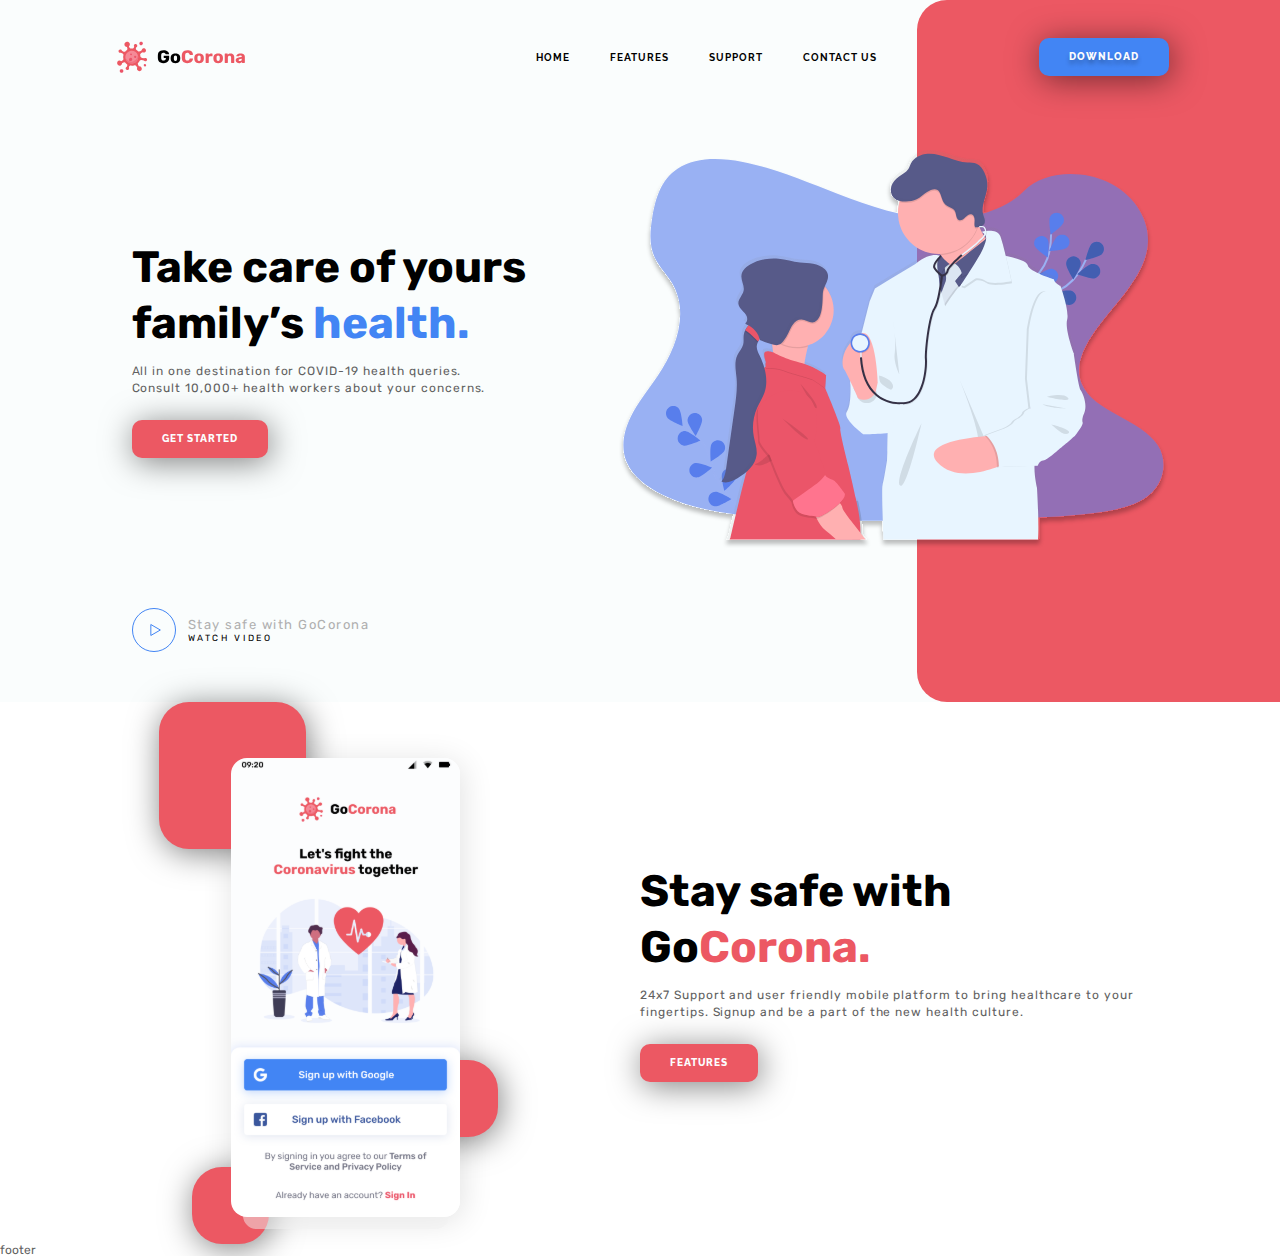
==== html/index.html @ 848d5af7 ""Stay safe" fix - item, img, text, adp" ====
<!DOCTYPE html>
<html lang="en">

<head>
    <meta charset="UTF-8">
    <meta http-equiv="X-UA-Compatible" content="IE=edge">
    <meta name="viewport" content="width=device-width, initial-scale=1.0">
    <link href="https://fonts.googleapis.com/css?family=Rubik:regular,700&display=swap" rel="stylesheet" />
    <link href="https://fonts.googleapis.com/css?family=Raleway:700,800&display=swap" rel="stylesheet" />
    <link rel="stylesheet" href="../css/style.css">
    <link rel="stylesheet" href="../js/script.js">
    <title>GoCorona</title>
</head>

<body>
    <div class="wrapper">
        <header id='open' class="header">
            <div id='close' class="header__container">
                <a href="" class="header__logo">
                    <img src="../img/logo.svg" alt="logo">
                </a>
                <div class="header__menu menu">
                    <nav id="menu" class="menu__body">
                        <ul class="menu__list">
                            <li class="menu__item"><a href="" class="menu__link">HOME</a></li>
                            <li class="menu__item"><a href="" class="menu__link">FEATURES</a></li>
                            <li class="menu__item"><a href="" class="menu__link">SUPPORT</a></li>
                            <li class="menu__item"><a href="" class="menu__link">CONTACT US</a></li>
                        </ul>
                    </nav>
                </div>
                <div class="header__button">
                    <a href="" class="button button__blue">DOWNLOAD</a>
                    <a href="#open" class="icon-menu"><span></span></a>
                    <a href="#close" class="close-icon-menu"><span></span></a>
                </div>
            </div>
        </header>
        <main class="main">
            <section class="get-started">
                <div class="get-started__container">
                    <div class="get-started__content">
                        <div class="get-started__block-text block-text">
                            <h1 class="block-text__title block-text__title-blue">
                                Take care of yours family’s <span>health.</span>
                            </h1>
                            <div class="block-text__text">
                                <p>All in one destination for COVID-19 health queries.</p>
                                <p>Consult 10,000+ health workers about your concerns.</p>
                            </div>
                            <a href="" class="block-text__button button">GET STARTED</a>
                        </div>
                    </div>
                    <div class="get-started__image">
                        <img src="../img/doctor.svg" alt="Doctor">
                    </div>
                    <div class="get-started__video">
                        <a href="" class="video-get-started">
                            <div class="video-get-started__icon">
                                <img src="../img/play.svg" alt="Watch video">
                            </div>
                            <div class="video-get-started__body">
                                <div class="video-get-started__title">Stay safe with GoCorona</div>
                                <div class="video-get-started__text">Watch Video</div>
                            </div>
                        </a>
                    </div>
                </div>
            </section>
            <selection class='stay-safe'>
                <div class="stay-safe__container">
                    <div class="stay-safe__media">
                        <div class="media-stay-safe">
                            <div class="media-stay-safe__image">
                                <img src="../img/login.svg" alt="Приложение">
                            </div>
                            <div class="media-stay-safe__item media-stay-safe__item_1"></div>
                            <div class="media-stay-safe__item media-stay-safe__item_2"></div>
                            <div class="media-stay-safe__item media-stay-safe__item_3"></div>
                        </div>
                    </div>
                    <div class="stay-safe__content">
                        <div class="stay-safe__block-text block-text">
                            <h2 class="block-text__title">
                                Stay safe with Go<span>Corona.</span>
                            </h2>
                            <div class="block-text__text">
                                24x7 Support and user friendly mobile platform to bring healthcare to your fingertips. Signup and be a part of the new health culture.
                            </div>
                            <a href="" class="block-text__button button">Features</a>
                        </div>
                    </div>

                </div>

            </selection>
        </main>
        <footer class="footer">
            footer
        </footer>
    </div>
</body>

</html>
---- css/style.css ----
*,
*::before,
*::after {
    padding: 0;
    margin: 0;
    border: 0;
    box-sizing: border-box;
}

a {
    text-decoration: none;
}

ul,
ol,
li {
    list-style: none;
}

img {
    vertical-align: top;
}

h1,
h2,
h3,
h4,
h5,
h6 {
    font-weight: inherit;
    font-size: inherit;
}

html,
body {
    height: 100%;
    line-height: 1;
    font-family: Rubik;
    font-size: 12px;
    color: #616161;
}

.wrapper {
    overflow: hidden;
    display: flex;
    flex-direction: column;
    min-height: 100%;
}

.main {
    flex: 1 1 auto;
}


/* -------------------- */

[class*="_container"] {
    max-width: 1087px;
    margin: 0px auto;
    padding: 0px 15px;
}


/*pc ------------------------------------------------------------------------------*/

@media (max-width: 1087px) {
    [class*="_container"] {
        max-width: 970px;
    }
}


/*tablet-------------------------------------------------------------------------------*/

@media (max-width: 991.98px) {
    [class*="_container"] {
        max-width: 750px;
    }
}


/*mobile*/

@media (max-width: 767.98px) {
    [class*="_container"] {
        max-width: none;
    }
}


/*mobile small -------------------------------------------------------------------------*/

@media (max-width: 479.98px) {
    .header__logo {
        flex: 0 0 40px;
        overflow: hidden;
    }
}


/*HEADER-----------------------------------------------------------------------------*/

.header {
    position: absolute;
    width: 100%;
    top: 0;
    left: 0;
    z-index: 50;
}

.header__container {
    display: flex;
    min-height: 114px;
    align-items: center;
}

.header__logo {
    position: relative;
    z-index: 5;
}

.header__menu {
    flex: 1 1 auto;
}

.header__button {
    position: relative;
    z-index: 5;
    flex: 0 0 252px;
    display: flex;
    justify-content: flex-end;
    align-items: center;
}


/*MENU---------------------------------------------------------------------------------------*/

.menu {
    display: flex;
    justify-content: flex-end;
}

.menu__list {
    display: flex;
}

.menu__item {
    margin: 0px 40px 0px 0px;
}

.menu__link {
    font-family: Raleway;
    text-transform: uppercase;
    font-weight: 700;
    font-size: 10px;
    line-height: 1.2;
    color: black;
    letter-spacing: 1px;
    position: relative;
    line-height: 12px;
    text-align: left;
    cursor: pointer;
    line-height: 1;
    text-decoration: none;
}

.menu__link:after {
    display: block;
    position: absolute;
    left: 0;
    right: 0;
    width: 0;
    height: 2px;
    background-color: #EC5863;
    content: "";
    transition: width 0.3s ease-out;
}

.menu__link:hover:after,
.menu__link:focus:after {
    width: 100%;
    /*устанавливаем значение 100% чтобы ссылка подчёркивалась полностью*/
}

@media (max-width: 991.98px) {
    .header__container {
        min-height: 80px;
    }
    .header__button {
        flex: 0 0 150px;
    }
    .menu__item {
        margin: 18px 30px 0px 5px;
    }
}

@media (max-width: 767.98px) {
    .menu__body {
        position: fixed;
        top: 0;
        left: -100%;
        width: 100%;
        height: 100%;
        overflow: auto;
        background-color: #ffffff;
        padding: 90px 15px 30px 15px;
        transition: left 0.3s;
    }
    .header:target .menu__body {
        left: 0;
    }
    .header:target .menu__body:before {
        content: "";
        position: fixed;
        top: 0;
        left: 0;
        height: 80px;
        width: 100%;
        background-color: white;
    }
    .menu__list {
        flex-direction: column;
        justify-content: center;
        align-items: center;
    }
    .menu__item {
        margin: 0px 0px 25px 0px;
    }
    .menu__item:last-child {
        margin-bottom: 0;
    }
    .menu__link {
        font-size: 20px;
    }
}

@media (max-width: 479.98px) {
    .header__logo {
        flex: 0 0 40px;
        overflow: hidden;
    }
}


/*BUTTON-------------------------------------------------------------------------------------*/

.button {
    display: inline-block;
    font-family: Raleway;
    text-transform: uppercase;
    font-weight: 800;
    font-size: 10px;
    line-height: 1.2;
    letter-spacing: 1px;
    color: #FCFDFE;
    padding: 13px 30px;
    border-radius: 10px;
    /* border: 1px solid; */
    background-color: #EC5863;
    box-shadow: 2px 4px 32px rgba(0, 0, 0, 0.50);
}

.button:hover {
    background-color: #e93c48;
    text-shadow: 0px 4px 4px rgba(0, 0, 0, 0.25);
}

.button__blue {
    background: #4285F4;
    text-shadow: 0px 4px 4px rgba(0, 0, 0, 0.25);
}

.button__blue:hover {
    background: #1f62ce;
    /* transition: width 0.3s ease-out; */
}


/*small-menu-----------------------------------------------------------------------------------*/

.close-icon-menu,
.icon-menu {
    display: none;
}

@media (max-width: 767.98px) {
    .icon-menu {
        display: flex;
        position: relative;
        flex: 0 0 30px;
        height: 18px;
        flex-direction: column;
        justify-content: space-between;
        margin: 0px 0px 0px 20px;
    }
    .icon-menu::before,
    .icon-menu::after {
        content: "";
        background-color: black;
        height: 2px;
    }
    .icon-menu span {
        height: 2px;
        background-color: black;
    }
    .close-icon-menu {
        flex: 0 0 30px;
        height: 18px;
        position: relative;
        margin: 0px 0px 0px 20px;
    }
    .close-icon-menu::before,
    .close-icon-menu::after {
        content: "";
        position: absolute;
        top: 50%;
        left: 0;
        width: 100%;
        background-color: black;
        height: 2px;
    }
    .close-icon-menu::before {
        transform: rotate(37deg);
    }
    .close-icon-menu::after {
        transform: rotate(-37deg);
    }
    .header:target .icon-menu {
        display: none;
    }
    .header:target .close-icon-menu {
        display: flex;
    }
}


/*selection-------------------------------------------------------------------------*/

.block-text {}

.block-text__title {
    color: #000000;
    font-weight: 700;
    font-size: 44px;
    line-height: 126%;
}

.block-text__title:not(:last-child) {
    margin: 0px 0px 12px 0px;
}

.block-text__title span {
    color: #EC5863;
}

.block-text__title-blue span {
    color: #4285F4;
}

.block-text__text {
    line-height: 138.5%;
    letter-spacing: 0.08em;
}

.block-text__text:not(:last-child) {
    margin: 0px 0px 24px 0px;
}

.block-text__button {}

@media (max-width: 767.98px) {
    .block-text__title {
        font-size: 34px;
    }
}


/*-------------------------------------------------------------------------------------*/

.get-started {
    background-color: #fafdfd;
}

.get-started__container {
    padding: 150px 15px 50px 15px;
    display: flex;
    align-items: center;
    flex-wrap: wrap;
    position: relative;
}

.get-started__container::before {
    content: '';
    position: absolute;
    width: 100vw;
    height: 100%;
    right: 267px;
    top: 0;
    /* margin: 0px 0px 0px -252px; */
    transform: translate(100%, 0px);
    border-radius: 30px 0px 0px 30px;
    background-color: #ec5863;
}

.get-started__content {
    flex: 0 1 48%;
    padding: 0px 20px;
}

.get-started__block-text {
    max-width: 410px;
}

.get-started__video {
    flex: 1 1 100%;
    padding: 60px 0px 0px 20px;
}

.get-started__image {
    flex: 0 1 52%;
    position: relative;
    z-index: 2;
}

.get-started__image img {
    max-width: 100%;
}

.video-get-started {
    display: inline-flex;
    align-items: center;
}

.video-get-started__icon {
    flex: 0 0 44px;
}

.video-get-started__icon:hover {}

.video-get-started__body {
    /* display: flex; */
    /* flex-direction: column;
    justify-content: space-between; */
    padding: 0px 0px 0px 12px;
}

.video-get-started__title {
    color: rgba(176, 176, 176, 1);
    font-size: 13px;
    line-height: 126%;
    letter-spacing: 1.5px;
}

.video-get-started__text {
    text-transform: uppercase;
    font-size: 9px;
    color: rgba(0, 0, 0, 1);
    line-height: 126%;
    letter-spacing: 2.65px;
}

@media (max-width: 991.98px) {
    .get-started__container::before {
        right: 185px;
        border-radius: 20px 0px 0px 20px;
    }
}

@media (max-width: 767.98px) {
    .get-started__container {
        padding: 100px 15px 30px 15px;
    }
    .get-started__image {
        flex: 1 1 100%;
        text-align: center;
        padding: 30px 0;
    }
    .get-started__container::before {
        /* left: 185px; */
        display: none;
    }
    .get-started__block-text {
        min-width: none;
    }
    .get-started__content {
        flex: 1 1 100%;
        padding: 0;
    }
    .get-started__video {
        padding: 0;
    }
}


/* -----------------------------------второй блок "Stay safe with GoCorona." -------------------------------------------*/

.stay-safe {
    padding: 80px 0;
}

.stay-safe__container {
    display: flex;
    align-items: center;
}

.stay-safe__media {
    flex: 0 1 50%;
    padding: 0px 0px 0px 47px;
}

.stay-safe__content {
    flex: 0 1 50%;
}

.stay-safe__block-text {}

.media-stay-safe {
    width: 373px;
    padding: 56px 0px 27px 0px;
    position: relative;
    text-align: center;
    position: relative;
}

.media-stay-safe__image {
    display: inline-block;
    box-shadow: 2px 4px 32px rgba(0, 0, 0, 0.12);
    border-radius: 16px;
    position: relative;
}

.media-stay-safe__image img {
    position: relative;
    z-index: 2;
}

.media-stay-safe__image::after {
    content: "";
    position: absolute;
    bottom: -12px;
    left: 12px;
    width: 206px;
    height: 27px;
    z-index: 1;
    background: rgba(240, 240, 240, 0.49);
    border-radius: 16px;
}

.media-stay-safe__item {
    position: absolute;
    background-color: #ec5863;
    border-radius: 30px;
    width: 77px;
    height: 77px;
    box-shadow: 2px 4px 32px rgba(0, 0, 0, 0.50);
}

.media-stay-safe__item_1 {
    top: 0;
    left: 0;
    width: 147px;
    height: 147px;
}

.media-stay-safe__item_2 {
    bottom: 0;
    left: 33px;
}

.media-stay-safe__item_3 {
    bottom: 107px;
    right: 34px;
}
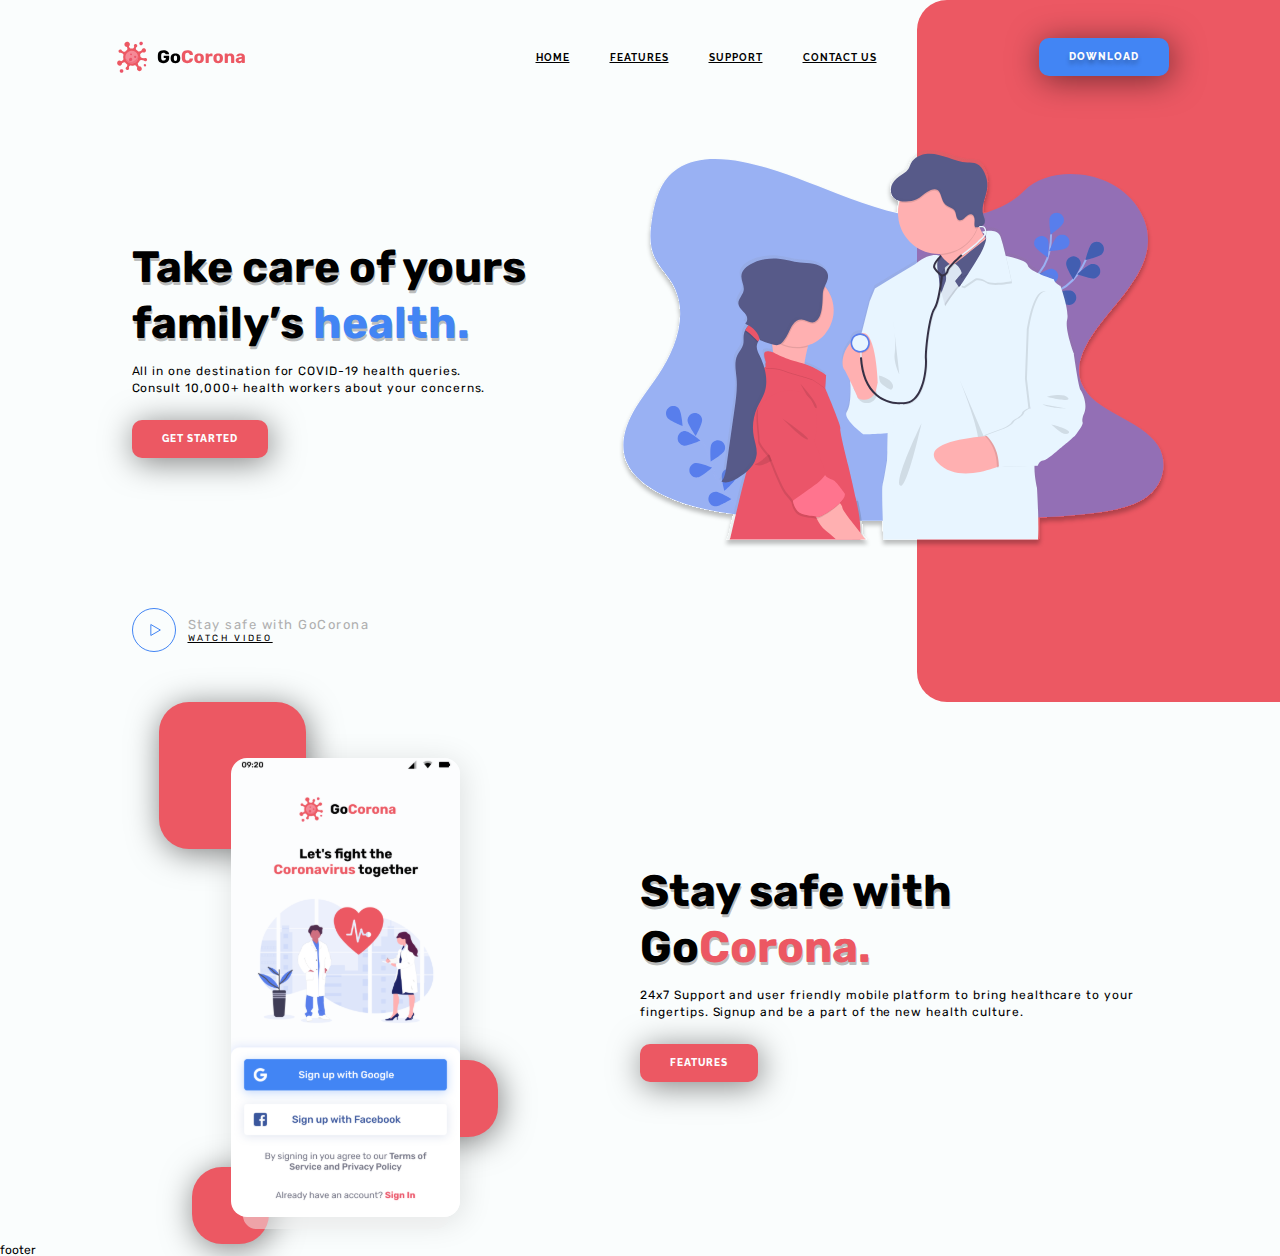
==== commit 5dc45c0b: "style fix" ====
--- a/html/index.html
+++ b/html/index.html
@@ -22,10 +22,10 @@
                 <div class="header__menu menu">
                     <nav id="menu" class="menu__body">
                         <ul class="menu__list">
-                            <li class="menu__item"><a href="" class="menu__link">HOME</a></li>
-                            <li class="menu__item"><a href="" class="menu__link">FEATURES</a></li>
-                            <li class="menu__item"><a href="" class="menu__link">SUPPORT</a></li>
-                            <li class="menu__item"><a href="" class="menu__link">CONTACT US</a></li>
+                            <li class="menu__item"><a href="" class="menu__link"><u> HOME</u> </a></li>
+                            <li class="menu__item"><a href="" class="menu__link"><u>FEATURES</u></a></li>
+                            <li class="menu__item"><a href="" class="menu__link"><u>SUPPORT</u> </a></li>
+                            <li class="menu__item"><a href="" class="menu__link"><u>CONTACT US</u> </a></li>
                         </ul>
                     </nav>
                 </div>
@@ -61,7 +61,7 @@
                             </div>
                             <div class="video-get-started__body">
                                 <div class="video-get-started__title">Stay safe with GoCorona</div>
-                                <div class="video-get-started__text">Watch Video</div>
+                                <div class="video-get-started__text"> <u>Watch Video </u></div>
                             </div>
                         </a>
                     </div>
--- a/css/style.css
+++ b/css/style.css
@@ -22,6 +22,10 @@
 }
 
 h1,
+{
+    background: rgba(240, 240, 240, 0.49);
+}
+
 h2,
 h3,
 h4,
@@ -37,7 +41,8 @@
     line-height: 1;
     font-family: Rubik;
     font-size: 12px;
-    color: #616161;
+    /* color: #616161; */
+    background-color: #fafdfd;
 }
 
 .wrapper {
@@ -343,6 +348,7 @@
     font-weight: 700;
     font-size: 44px;
     line-height: 126%;
+    text-shadow: 1px 3px 0px rgba(0, 0, 0, 0.25);
 }
 
 .block-text__title:not(:last-child) {
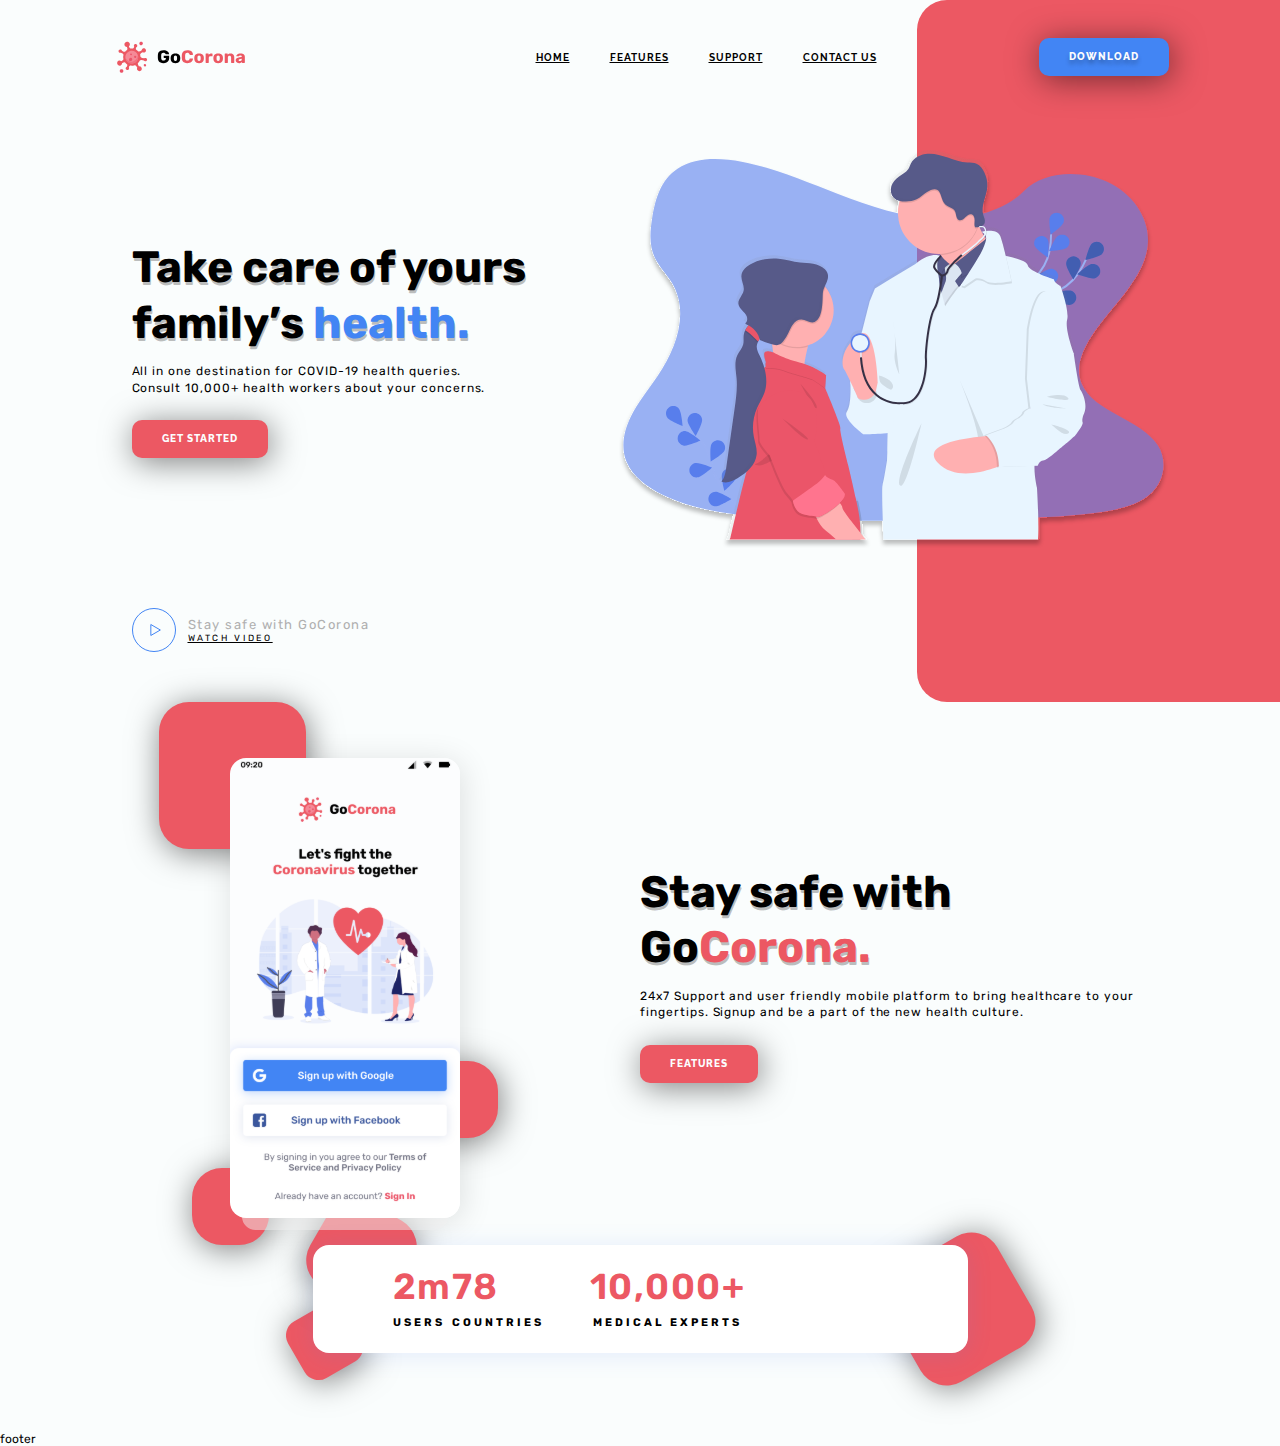
==== commit 21bbac2f: "new block" ====
--- a/html/index.html
+++ b/html/index.html
@@ -94,10 +94,35 @@
                 </div>
 
             </selection>
-        </main>
-        <footer class="footer">
-            footer
-        </footer>
+            <selection class="experts">
+                <div class="experts__container">
+                    <div class="experts__statistics statistics-experts">
+                        <div class="statistics-experts__body body-statistics-experts">
+                            <div class="body-statistics-experts__ietem">
+                                <div class="body-statistics-experts__value">2m</div>
+                                <div class="body-statistics-experts__text">Users</div>
+                            </div>
+                            <div class="body-statistics-experts__ietem">
+                                <div class="body-statistics-experts__value">78</div>
+                                <div class="body-statistics-experts__text">Countries</div>
+                            </div>
+                            <div class="body-statistics-experts__item">
+                                <div class="body-statistics-experts__value">10,000+</div>
+                                <div class="body-statistics-experts__text">Medical experts</div>
+                            </div>
+                        </div>
+                        <div class="statistics-experts__decor statistics-experts__decor_1"></div>
+                        <div class="statistics-experts__decor statistics-experts__decor_2"></div>
+                        <div class="statistics-experts__decor statistics-experts__decor_3"></div>
+
+                    </div>
+                </div>
+    </div>
+    </selection>
+    </main>
+    <footer class="footer">
+        footer
+    </footer>
     </div>
 </body>
 
--- a/css/style.css
+++ b/css/style.css
@@ -1,579 +1,690 @@
-*,
-*::before,
-*::after {
-    padding: 0;
-    margin: 0;
-    border: 0;
-    box-sizing: border-box;
-}
-
-a {
-    text-decoration: none;
-}
-
-ul,
-ol,
-li {
-    list-style: none;
-}
-
-img {
-    vertical-align: top;
-}
-
-h1,
-{
-    background: rgba(240, 240, 240, 0.49);
-}
-
-h2,
-h3,
-h4,
-h5,
-h6 {
-    font-weight: inherit;
-    font-size: inherit;
-}
-
-html,
-body {
-    height: 100%;
-    line-height: 1;
-    font-family: Rubik;
-    font-size: 12px;
-    /* color: #616161; */
-    background-color: #fafdfd;
-}
-
-.wrapper {
-    overflow: hidden;
-    display: flex;
-    flex-direction: column;
-    min-height: 100%;
-}
-
-.main {
-    flex: 1 1 auto;
-}
-
-
-/* -------------------- */
-
-[class*="_container"] {
-    max-width: 1087px;
-    margin: 0px auto;
-    padding: 0px 15px;
-}
-
-
-/*pc ------------------------------------------------------------------------------*/
-
-@media (max-width: 1087px) {
+    *,
+    *::before,
+    *::after {
+        padding: 0;
+        margin: 0;
+        border: 0;
+        box-sizing: border-box;
+    }
+    
+    a {
+        text-decoration: none;
+    }
+    
+    ul,
+    ol,
+    li {
+        list-style: none;
+    }
+    
+    img {
+        vertical-align: top;
+    }
+    
+    h1,
+    {
+        background: rgba(240, 240, 240, 0.49);
+    }
+    
+    h2,
+    h3,
+    h4,
+    h5,
+    h6 {
+        font-weight: inherit;
+        font-size: inherit;
+    }
+    
+    html,
+    body {
+        height: 100%;
+        line-height: 1;
+        font-family: Rubik;
+        font-size: 12px;
+        /* color: #616161; */
+        background-color: #fafdfd;
+    }
+    
+    .wrapper {
+        overflow: hidden;
+        display: flex;
+        flex-direction: column;
+        min-height: 100%;
+    }
+    
+    .main {
+        flex: 1 1 auto;
+    }
+    /* -------------------- */
+    
     [class*="_container"] {
-        max-width: 970px;
-    }
-}
-
-
-/*tablet-------------------------------------------------------------------------------*/
-
-@media (max-width: 991.98px) {
-    [class*="_container"] {
-        max-width: 750px;
-    }
-}
-
-
-/*mobile*/
-
-@media (max-width: 767.98px) {
-    [class*="_container"] {
-        max-width: none;
-    }
-}
-
-
-/*mobile small -------------------------------------------------------------------------*/
-
-@media (max-width: 479.98px) {
+        max-width: 1087px;
+        margin: 0px auto;
+        padding: 0px 15px;
+    }
+    /*pc ------------------------------------------------------------------------------*/
+    
+    @media (max-width: 1087px) {
+        [class*="_container"] {
+            max-width: 970px;
+        }
+    }
+    /*tablet-------------------------------------------------------------------------------*/
+    
+    @media (max-width: 991.98px) {
+        [class*="_container"] {
+            max-width: 750px;
+        }
+    }
+    /*mobile*/
+    
+    @media (max-width: 767.98px) {
+        [class*="_container"] {
+            max-width: none;
+        }
+    }
+    /*mobile small -------------------------------------------------------------------------*/
+    
+    @media (max-width: 479.98px) {
+        .header__logo {
+            flex: 0 0 40px;
+            overflow: hidden;
+        }
+    }
+    /*HEADER-----------------------------------------------------------------------------*/
+    
+    .header {
+        position: absolute;
+        width: 100%;
+        top: 0;
+        left: 0;
+        z-index: 50;
+    }
+    
+    .header__container {
+        display: flex;
+        min-height: 114px;
+        align-items: center;
+    }
+    
     .header__logo {
-        flex: 0 0 40px;
-        overflow: hidden;
-    }
-}
-
-
-/*HEADER-----------------------------------------------------------------------------*/
-
-.header {
-    position: absolute;
-    width: 100%;
-    top: 0;
-    left: 0;
-    z-index: 50;
-}
-
-.header__container {
-    display: flex;
-    min-height: 114px;
-    align-items: center;
-}
-
-.header__logo {
-    position: relative;
-    z-index: 5;
-}
-
-.header__menu {
-    flex: 1 1 auto;
-}
-
-.header__button {
-    position: relative;
-    z-index: 5;
-    flex: 0 0 252px;
-    display: flex;
-    justify-content: flex-end;
-    align-items: center;
-}
-
-
-/*MENU---------------------------------------------------------------------------------------*/
-
-.menu {
-    display: flex;
-    justify-content: flex-end;
-}
-
-.menu__list {
-    display: flex;
-}
-
-.menu__item {
-    margin: 0px 40px 0px 0px;
-}
-
-.menu__link {
-    font-family: Raleway;
-    text-transform: uppercase;
-    font-weight: 700;
-    font-size: 10px;
-    line-height: 1.2;
-    color: black;
-    letter-spacing: 1px;
-    position: relative;
-    line-height: 12px;
-    text-align: left;
-    cursor: pointer;
-    line-height: 1;
-    text-decoration: none;
-}
-
-.menu__link:after {
-    display: block;
-    position: absolute;
-    left: 0;
-    right: 0;
-    width: 0;
-    height: 2px;
-    background-color: #EC5863;
-    content: "";
-    transition: width 0.3s ease-out;
-}
-
-.menu__link:hover:after,
-.menu__link:focus:after {
-    width: 100%;
-    /*устанавливаем значение 100% чтобы ссылка подчёркивалась полностью*/
-}
-
-@media (max-width: 991.98px) {
-    .header__container {
-        min-height: 80px;
-    }
+        position: relative;
+        z-index: 5;
+    }
+    
+    .header__menu {
+        flex: 1 1 auto;
+    }
+    
     .header__button {
-        flex: 0 0 150px;
-    }
+        position: relative;
+        z-index: 5;
+        flex: 0 0 252px;
+        display: flex;
+        justify-content: flex-end;
+        align-items: center;
+    }
+    /*MENU---------------------------------------------------------------------------------------*/
+    
+    .menu {
+        display: flex;
+        justify-content: flex-end;
+    }
+    
+    .menu__list {
+        display: flex;
+    }
+    
     .menu__item {
-        margin: 18px 30px 0px 5px;
-    }
-}
-
-@media (max-width: 767.98px) {
-    .menu__body {
-        position: fixed;
+        margin: 0px 40px 0px 0px;
+    }
+    
+    .menu__link {
+        font-family: Raleway;
+        text-transform: uppercase;
+        font-weight: 700;
+        font-size: 10px;
+        line-height: 1.2;
+        color: black;
+        letter-spacing: 1px;
+        position: relative;
+        line-height: 12px;
+        text-align: left;
+        cursor: pointer;
+        line-height: 1;
+        text-decoration: none;
+    }
+    
+    .menu__link:after {
+        display: block;
+        position: absolute;
+        left: 0;
+        right: 0;
+        width: 0;
+        height: 2px;
+        background-color: #EC5863;
+        content: "";
+        transition: width 0.3s ease-out;
+    }
+    
+    .menu__link:hover:after,
+    .menu__link:focus:after {
+        width: 100%;
+        /*устанавливаем значение 100% чтобы ссылка подчёркивалась полностью*/
+    }
+    
+    @media (max-width: 991.98px) {
+        .header__container {
+            min-height: 80px;
+        }
+        .header__button {
+            flex: 0 0 150px;
+        }
+        .menu__item {
+            margin: 18px 30px 0px 5px;
+        }
+    }
+    
+    @media (max-width: 767.98px) {
+        .menu__body {
+            position: fixed;
+            top: 0;
+            left: -100%;
+            width: 100%;
+            height: 100%;
+            overflow: auto;
+            background-color: #ffffff;
+            padding: 90px 15px 30px 15px;
+            transition: left 0.3s;
+        }
+        .header:target .menu__body {
+            left: 0;
+        }
+        .header:target .menu__body:before {
+            content: "";
+            position: fixed;
+            top: 0;
+            left: 0;
+            height: 80px;
+            width: 100%;
+            background-color: white;
+        }
+        .menu__list {
+            flex-direction: column;
+            justify-content: center;
+            align-items: center;
+        }
+        .menu__item {
+            margin: 0px 0px 25px 0px;
+        }
+        .menu__item:last-child {
+            margin-bottom: 0;
+        }
+        .menu__link {
+            font-size: 20px;
+        }
+    }
+    
+    @media (max-width: 479.98px) {
+        .header__logo {
+            flex: 0 0 40px;
+            overflow: hidden;
+        }
+    }
+    /*BUTTON-------------------------------------------------------------------------------------*/
+    
+    .button {
+        display: inline-block;
+        font-family: Raleway;
+        text-transform: uppercase;
+        font-weight: 800;
+        font-size: 10px;
+        line-height: 1.2;
+        letter-spacing: 1px;
+        color: #FCFDFE;
+        padding: 13px 30px;
+        border-radius: 10px;
+        /* border: 1px solid; */
+        background-color: #EC5863;
+        box-shadow: 2px 4px 32px rgba(0, 0, 0, 0.50);
+    }
+    
+    .button:hover {
+        background-color: #e93c48;
+        text-shadow: 0px 4px 4px rgba(0, 0, 0, 0.25);
+    }
+    
+    .button__blue {
+        background: #4285F4;
+        text-shadow: 0px 4px 4px rgba(0, 0, 0, 0.25);
+    }
+    
+    .button__blue:hover {
+        background: #1f62ce;
+        /* transition: width 0.3s ease-out; */
+    }
+    /*small-menu-----------------------------------------------------------------------------------*/
+    
+    .close-icon-menu,
+    .icon-menu {
+        display: none;
+    }
+    
+    @media (max-width: 767.98px) {
+        .icon-menu {
+            display: flex;
+            position: relative;
+            flex: 0 0 30px;
+            height: 18px;
+            flex-direction: column;
+            justify-content: space-between;
+            margin: 0px 0px 0px 20px;
+        }
+        .icon-menu::before,
+        .icon-menu::after {
+            content: "";
+            background-color: black;
+            height: 2px;
+        }
+        .icon-menu span {
+            height: 2px;
+            background-color: black;
+        }
+        .close-icon-menu {
+            flex: 0 0 30px;
+            height: 18px;
+            position: relative;
+            margin: 0px 0px 0px 20px;
+        }
+        .close-icon-menu::before,
+        .close-icon-menu::after {
+            content: "";
+            position: absolute;
+            top: 50%;
+            left: 0;
+            width: 100%;
+            background-color: black;
+            height: 2px;
+        }
+        .close-icon-menu::before {
+            transform: rotate(37deg);
+        }
+        .close-icon-menu::after {
+            transform: rotate(-37deg);
+        }
+        .header:target .icon-menu {
+            display: none;
+        }
+        .header:target .close-icon-menu {
+            display: flex;
+        }
+    }
+    /*selection-------------------------------------------------------------------------*/
+    
+    .block-text {}
+    
+    .block-text__title {
+        color: #000000;
+        font-weight: 700;
+        font-size: 44px;
+        line-height: 126%;
+        text-shadow: 1px 3px 0px rgba(0, 0, 0, 0.25);
+    }
+    
+    .block-text__title:not(:last-child) {
+        margin: 0px 0px 12px 0px;
+    }
+    
+    .block-text__title span {
+        color: #EC5863;
+    }
+    
+    .block-text__title-blue span {
+        color: #4285F4;
+    }
+    
+    .block-text__text {
+        line-height: 138.5%;
+        letter-spacing: 0.08em;
+    }
+    
+    .block-text__text:not(:last-child) {
+        margin: 0px 0px 24px 0px;
+    }
+    
+    .block-text__button {}
+    
+    @media (max-width: 767.98px) {
+        .block-text__title {
+            font-size: 34px;
+        }
+    }
+    /*-------------------------------------------------------------------------------------*/
+    
+    .get-started {
+        background-color: #fafdfd;
+    }
+    
+    .get-started__container {
+        padding: 150px 15px 50px 15px;
+        display: flex;
+        align-items: center;
+        flex-wrap: wrap;
+        position: relative;
+    }
+    
+    .get-started__container::before {
+        content: '';
+        position: absolute;
+        width: 100vw;
+        height: 100%;
+        right: 267px;
         top: 0;
-        left: -100%;
+        /* margin: 0px 0px 0px -252px; */
+        transform: translate(100%, 0px);
+        border-radius: 30px 0px 0px 30px;
+        background-color: #ec5863;
+    }
+    
+    .get-started__content {
+        flex: 0 1 48%;
+        padding: 0px 20px;
+    }
+    
+    .get-started__block-text {
+        max-width: 410px;
+    }
+    
+    .get-started__video {
+        flex: 1 1 100%;
+        padding: 60px 0px 0px 20px;
+    }
+    
+    .get-started__image {
+        flex: 0 1 52%;
+        position: relative;
+        z-index: 2;
+    }
+    
+    .get-started__image img {
+        max-width: 100%;
+    }
+    
+    .video-get-started {
+        display: inline-flex;
+        align-items: center;
+    }
+    
+    .video-get-started__icon {
+        flex: 0 0 44px;
+    }
+    
+    .video-get-started__icon:hover {}
+    
+    .video-get-started__body {
+        /* display: flex; */
+        /* flex-direction: column;
+    justify-content: space-between; */
+        padding: 0px 0px 0px 12px;
+    }
+    
+    .video-get-started__title {
+        color: rgba(176, 176, 176, 1);
+        font-size: 13px;
+        line-height: 126%;
+        letter-spacing: 1.5px;
+    }
+    
+    .video-get-started__text {
+        text-transform: uppercase;
+        font-size: 9px;
+        color: rgba(0, 0, 0, 1);
+        line-height: 126%;
+        letter-spacing: 2.65px;
+    }
+    
+    @media (max-width: 991.98px) {
+        .get-started__container::before {
+            right: 185px;
+            border-radius: 20px 0px 0px 20px;
+        }
+    }
+    
+    @media (max-width: 767.98px) {
+        .get-started__container {
+            padding: 100px 15px 30px 15px;
+        }
+        .get-started__image {
+            flex: 1 1 100%;
+            text-align: center;
+            padding: 30px 0;
+        }
+        .get-started__container::before {
+            /* left: 185px; */
+            display: none;
+        }
+        .get-started__block-text {
+            min-width: none;
+        }
+        .get-started__content {
+            flex: 1 1 100%;
+            padding: 0;
+        }
+        .get-started__video {
+            padding: 0;
+        }
+    }
+    /* -----------------------------------второй блок "Stay safe with GoCorona." -------------------------------------------*/
+    
+    .stay-safe {
+        padding: 80px 0;
+    }
+    
+    .stay-safe__container {
+        display: flex;
+        align-items: center;
+    }
+    
+    .stay-safe__media {
+        flex: 0 1 50%;
+    }
+    
+    .stay-safe__content {
+        flex: 0 1 50%;
+    }
+    
+    .stay-safe__block-text {}
+    
+    .media-stay-safe {
+        width: 373px;
+        padding: 56px 0px 27px 0px;
+        position: relative;
+        text-align: center;
+        position: relative;
+    }
+    
+    .media-stay-safe__image {
+        display: inline-block;
+        box-shadow: 2px 4px 32px rgba(0, 0, 0, 0.12);
+        border-radius: 16px;
+        position: relative;
+        width: 61.5%;
+    }
+    
+    .media-stay-safe__image img {
+        position: relative;
+        z-index: 2;
+        min-width: 100%;
+    }
+    
+    .media-stay-safe__image::after {
+        content: "";
+        position: absolute;
+        bottom: -12px;
+        left: 12px;
+        width: 206px;
+        height: 27px;
+        z-index: 1;
+        background: rgba(240, 240, 240, 0.49);
+        border-radius: 16px;
+    }
+    
+    .media-stay-safe__item {
+        position: absolute;
+        background-color: #ec5863;
+        border-radius: 30px;
+        width: 77px;
+        height: 77px;
+        box-shadow: 2px 4px 32px rgba(0, 0, 0, 0.50);
+    }
+    
+    .media-stay-safe__item_1 {
+        top: 0;
+        left: 0;
+        width: 147px;
+        height: 147px;
+    }
+    
+    .media-stay-safe__item_2 {
+        bottom: 0;
+        left: 33px;
+    }
+    
+    .media-stay-safe__item_3 {
+        bottom: 107px;
+        right: 34px;
+    }
+    
+    @media (max-width: 991.98px) {
+        .stay-safe {
+            padding: 40px 0;
+        }
+    }
+    
+    @media (min-width: 991.98px) {
+        .stay-safe__media {
+            padding: 0px 0px 0px 47px;
+        }
+    }
+    
+    @media (max-width: 767.98px) {
+        .stay-safe__container {
+            flex-direction: column-reverse;
+        }
+        .stay-safe__content {
+            margin: 0px 0px 30px 0px;
+        }
+    }
+    
+    @media (max-width:479.98px) {
+        .media-stay-safe {
+            width: 290px;
+        }
+    }
+    /* ==================================================== 3 блок ================================== */
+    
+    .experts {
+        padding: 103px 0px 116px 0px;
+    }
+    
+    .experts__container {}
+    
+    .experts__block-text {
+        min-width: 400px;
+    }
+    
+    .experts__statistics {}
+    
+    .statistics-experts {
+        max-width: 655px;
+        margin: 0px auto;
+        position: relative;
+    }
+    
+    .experts__video {
+        padding: 0px 0px 58% 0px;
+        position: relative;
+    }
+    
+    .experts__video iframe {
+        position: absolute;
         width: 100%;
         height: 100%;
-        overflow: auto;
-        background-color: #ffffff;
-        padding: 90px 15px 30px 15px;
-        transition: left 0.3s;
-    }
-    .header:target .menu__body {
-        left: 0;
-    }
-    .header:target .menu__body:before {
-        content: "";
-        position: fixed;
         top: 0;
         left: 0;
-        height: 80px;
-        width: 100%;
-        background-color: white;
-    }
-    .menu__list {
-        flex-direction: column;
-        justify-content: center;
+        object-fit: cover;
+    }
+    
+    .statistics-experts__body {
+        background-color: #fff;
+        box-shadow: 0px 2px 24px rgba(88, 126, 236, 0.15);
+        border-radius: 16px;
+        position: relative;
+        z-index: 2;
+        margin: 0px 0px 80px 0px;
+    }
+    
+    .statistics-experts__decor {
+        position: absolute;
+        background-color: #ec5863;
+        border-radius: 30px;
+        box-shadow: 2px 4px 32px rgba(0, 0, 0, 0.50);
+    }
+    
+    .statistics-experts__decor_1 {
+        width: 65px;
+        height: 65px;
+        transform: rotate(-30deg);
+        bottom: -21px;
+        left: -21px;
+        border-radius: 16px;
+    }
+    
+    .statistics-experts__decor_2 {
+        width: 97px;
+        height: 97px;
+        right: 50%px;
+        top: -40px;
+        transform: rotate(30deg);
+    }
+    
+    .statistics-experts__decor_3 {
+        width: 128px;
+        height: 128px;
+        right: -55px;
+        top: 0px;
+        transform: rotate(-30deg);
+    }
+    
+    .body-statistics-experts {
+        padding: 20px 80px;
+        display: flex;
         align-items: center;
     }
-    .menu__item {
-        margin: 0px 0px 25px 0px;
-    }
-    .menu__item:last-child {
-        margin-bottom: 0;
-    }
-    .menu__link {
-        font-size: 20px;
-    }
-}
-
-@media (max-width: 479.98px) {
-    .header__logo {
-        flex: 0 0 40px;
-        overflow: hidden;
-    }
-}
-
-
-/*BUTTON-------------------------------------------------------------------------------------*/
-
-.button {
-    display: inline-block;
-    font-family: Raleway;
-    text-transform: uppercase;
-    font-weight: 800;
-    font-size: 10px;
-    line-height: 1.2;
-    letter-spacing: 1px;
-    color: #FCFDFE;
-    padding: 13px 30px;
-    border-radius: 10px;
-    /* border: 1px solid; */
-    background-color: #EC5863;
-    box-shadow: 2px 4px 32px rgba(0, 0, 0, 0.50);
-}
-
-.button:hover {
-    background-color: #e93c48;
-    text-shadow: 0px 4px 4px rgba(0, 0, 0, 0.25);
-}
-
-.button__blue {
-    background: #4285F4;
-    text-shadow: 0px 4px 4px rgba(0, 0, 0, 0.25);
-}
-
-.button__blue:hover {
-    background: #1f62ce;
-    /* transition: width 0.3s ease-out; */
-}
-
-
-/*small-menu-----------------------------------------------------------------------------------*/
-
-.close-icon-menu,
-.icon-menu {
-    display: none;
-}
-
-@media (max-width: 767.98px) {
-    .icon-menu {
-        display: flex;
-        position: relative;
-        flex: 0 0 30px;
-        height: 18px;
-        flex-direction: column;
-        justify-content: space-between;
-        margin: 0px 0px 0px 20px;
-    }
-    .icon-menu::before,
-    .icon-menu::after {
-        content: "";
-        background-color: black;
-        height: 2px;
-    }
-    .icon-menu span {
-        height: 2px;
-        background-color: black;
-    }
-    .close-icon-menu {
-        flex: 0 0 30px;
-        height: 18px;
-        position: relative;
-        margin: 0px 0px 0px 20px;
-    }
-    .close-icon-menu::before,
-    .close-icon-menu::after {
-        content: "";
-        position: absolute;
-        top: 50%;
-        left: 0;
-        width: 100%;
-        background-color: black;
-        height: 2px;
-    }
-    .close-icon-menu::before {
-        transform: rotate(37deg);
-    }
-    .close-icon-menu::after {
-        transform: rotate(-37deg);
-    }
-    .header:target .icon-menu {
-        display: none;
-    }
-    .header:target .close-icon-menu {
-        display: flex;
-    }
-}
-
-
-/*selection-------------------------------------------------------------------------*/
-
-.block-text {}
-
-.block-text__title {
-    color: #000000;
-    font-weight: 700;
-    font-size: 44px;
-    line-height: 126%;
-    text-shadow: 1px 3px 0px rgba(0, 0, 0, 0.25);
-}
-
-.block-text__title:not(:last-child) {
-    margin: 0px 0px 12px 0px;
-}
-
-.block-text__title span {
-    color: #EC5863;
-}
-
-.block-text__title-blue span {
-    color: #4285F4;
-}
-
-.block-text__text {
-    line-height: 138.5%;
-    letter-spacing: 0.08em;
-}
-
-.block-text__text:not(:last-child) {
-    margin: 0px 0px 24px 0px;
-}
-
-.block-text__button {}
-
-@media (max-width: 767.98px) {
-    .block-text__title {
-        font-size: 34px;
-    }
-}
-
-
-/*-------------------------------------------------------------------------------------*/
-
-.get-started {
-    background-color: #fafdfd;
-}
-
-.get-started__container {
-    padding: 150px 15px 50px 15px;
-    display: flex;
-    align-items: center;
-    flex-wrap: wrap;
-    position: relative;
-}
-
-.get-started__container::before {
-    content: '';
-    position: absolute;
-    width: 100vw;
-    height: 100%;
-    right: 267px;
-    top: 0;
-    /* margin: 0px 0px 0px -252px; */
-    transform: translate(100%, 0px);
-    border-radius: 30px 0px 0px 30px;
-    background-color: #ec5863;
-}
-
-.get-started__content {
-    flex: 0 1 48%;
-    padding: 0px 20px;
-}
-
-.get-started__block-text {
-    max-width: 410px;
-}
-
-.get-started__video {
-    flex: 1 1 100%;
-    padding: 60px 0px 0px 20px;
-}
-
-.get-started__image {
-    flex: 0 1 52%;
-    position: relative;
-    z-index: 2;
-}
-
-.get-started__image img {
-    max-width: 100%;
-}
-
-.video-get-started {
-    display: inline-flex;
-    align-items: center;
-}
-
-.video-get-started__icon {
-    flex: 0 0 44px;
-}
-
-.video-get-started__icon:hover {}
-
-.video-get-started__body {
-    /* display: flex; */
-    /* flex-direction: column;
-    justify-content: space-between; */
-    padding: 0px 0px 0px 12px;
-}
-
-.video-get-started__title {
-    color: rgba(176, 176, 176, 1);
-    font-size: 13px;
-    line-height: 126%;
-    letter-spacing: 1.5px;
-}
-
-.video-get-started__text {
-    text-transform: uppercase;
-    font-size: 9px;
-    color: rgba(0, 0, 0, 1);
-    line-height: 126%;
-    letter-spacing: 2.65px;
-}
-
-@media (max-width: 991.98px) {
-    .get-started__container::before {
-        right: 185px;
-        border-radius: 20px 0px 0px 20px;
-    }
-}
-
-@media (max-width: 767.98px) {
-    .get-started__container {
-        padding: 100px 15px 30px 15px;
-    }
-    .get-started__image {
-        flex: 1 1 100%;
+    
+    .body-statistics-experts__item {
+        flex: 1 1 auto;
         text-align: center;
-        padding: 30px 0;
-    }
-    .get-started__container::before {
-        /* left: 185px; */
-        display: none;
-    }
-    .get-started__block-text {
-        min-width: none;
-    }
-    .get-started__content {
-        flex: 1 1 100%;
-        padding: 0;
-    }
-    .get-started__video {
-        padding: 0;
-    }
-}
-
-
-/* -----------------------------------второй блок "Stay safe with GoCorona." -------------------------------------------*/
-
-.stay-safe {
-    padding: 80px 0;
-}
-
-.stay-safe__container {
-    display: flex;
-    align-items: center;
-}
-
-.stay-safe__media {
-    flex: 0 1 50%;
-    padding: 0px 0px 0px 47px;
-}
-
-.stay-safe__content {
-    flex: 0 1 50%;
-}
-
-.stay-safe__block-text {}
-
-.media-stay-safe {
-    width: 373px;
-    padding: 56px 0px 27px 0px;
-    position: relative;
-    text-align: center;
-    position: relative;
-}
-
-.media-stay-safe__image {
-    display: inline-block;
-    box-shadow: 2px 4px 32px rgba(0, 0, 0, 0.12);
-    border-radius: 16px;
-    position: relative;
-}
-
-.media-stay-safe__image img {
-    position: relative;
-    z-index: 2;
-}
-
-.media-stay-safe__image::after {
-    content: "";
-    position: absolute;
-    bottom: -12px;
-    left: 12px;
-    width: 206px;
-    height: 27px;
-    z-index: 1;
-    background: rgba(240, 240, 240, 0.49);
-    border-radius: 16px;
-}
-
-.media-stay-safe__item {
-    position: absolute;
-    background-color: #ec5863;
-    border-radius: 30px;
-    width: 77px;
-    height: 77px;
-    box-shadow: 2px 4px 32px rgba(0, 0, 0, 0.50);
-}
-
-.media-stay-safe__item_1 {
-    top: 0;
-    left: 0;
-    width: 147px;
-    height: 147px;
-}
-
-.media-stay-safe__item_2 {
-    bottom: 0;
-    left: 33px;
-}
-
-.media-stay-safe__item_3 {
-    bottom: 107px;
-    right: 34px;
-}+    }
+    
+    .body-statistics-experts__item:last-child {
+        flex: 0 1 50%;
+    }
+    
+    .body-statistics-experts__value {
+        font-weight: 600;
+        font-size: 36px;
+        line-height: 1.2;
+        letter-spacing: 1.5px;
+        color: #ec5863;
+        margin-bottom: 5px;
+    }
+    
+    .body-statistics-experts__text {
+        font-weight: bold;
+        font-size: 11px;
+        line-height: 1.8;
+        letter-spacing: 3px;
+        text-transform: uppercase;
+        color: #000000;
+    }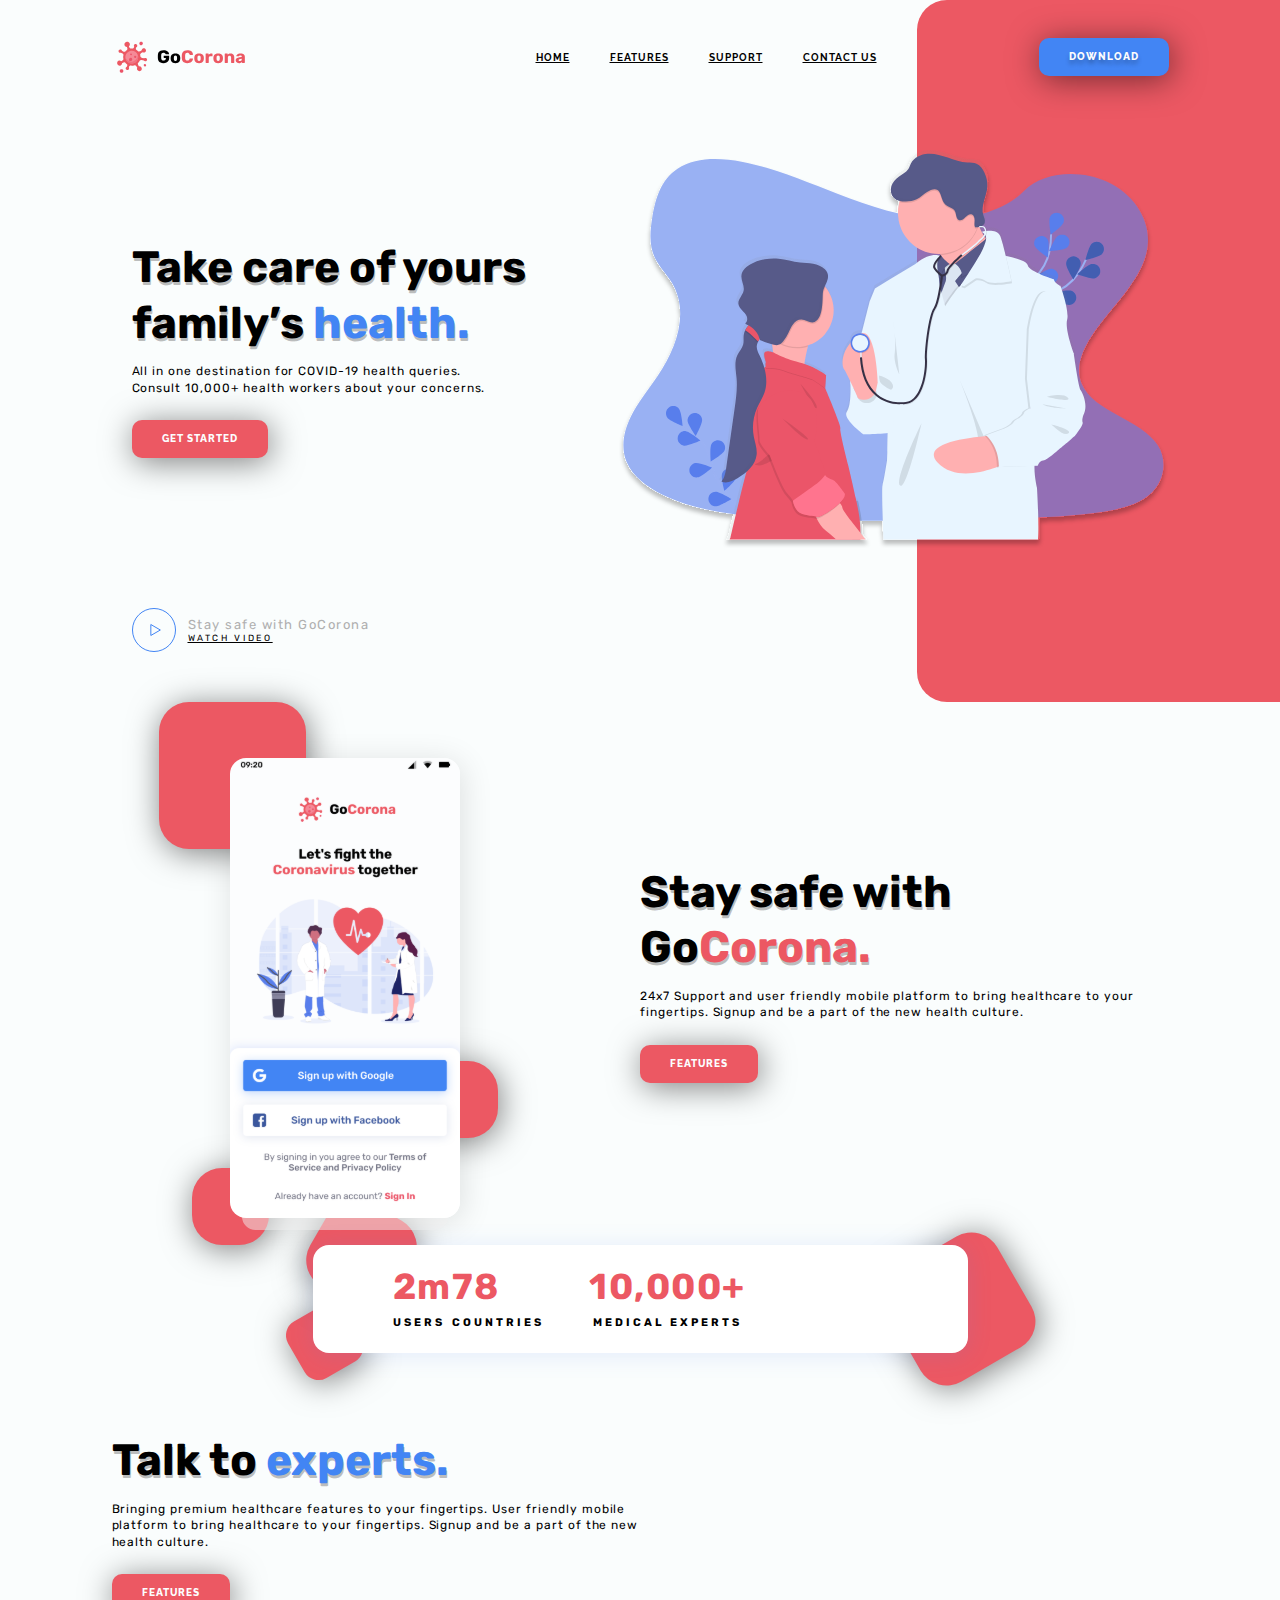
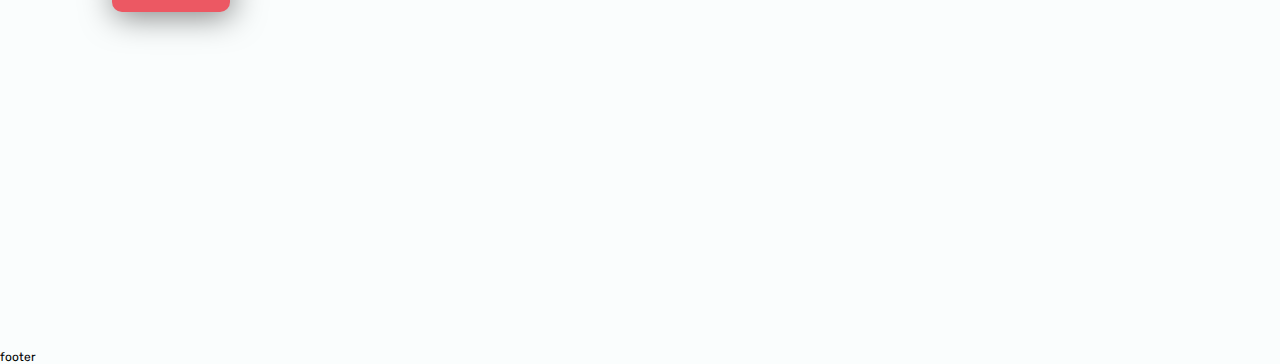
==== commit 393d643f: "media" ====
--- a/html/index.html
+++ b/html/index.html
@@ -114,10 +114,23 @@
                         <div class="statistics-experts__decor statistics-experts__decor_1"></div>
                         <div class="statistics-experts__decor statistics-experts__decor_2"></div>
                         <div class="statistics-experts__decor statistics-experts__decor_3"></div>
-
+                    </div>
+                    <div class="experts__body">
+                        <div class="experts__content">
+                            <div class="experts__block-text block-text">
+                                <h2 class="block-text__title block-text__title-blue">Talk to <span>experts.</span></h2>
+                                <div class="block-text__text">Bringing premium healthcare features to your fingertips. User friendly mobile platform to bring healthcare to your fingertips. Signup and be a part of the new health culture.
+                                </div>
+                                <a href="" class="block-text__button button">Features</a>
+                            </div>
+                        </div>
+                    </div>
+                    <div class="experts__video">
+                        <iframe src="https://www.youtube.com/embed/6vXWpw1sDOM" title="YouTube video player" frameborder="0" allow="accelerometer; autoplay; clipboard-write; encrypted-media; gyroscope; picture-in-picture" allowfullscreen></iframe>
                     </div>
                 </div>
     </div>
+
     </selection>
     </main>
     <footer class="footer">
--- a/css/style.css
+++ b/css/style.css
@@ -601,8 +601,18 @@
         position: relative;
     }
     
+    .experts__body {
+        display: flex;
+        align-items: center;
+    }
+    
+    .experts__content {
+        flex: 0 1 50%;
+    }
+    
     .experts__video {
-        padding: 0px 0px 58% 0px;
+        flex: 0 1 50%;
+        padding: 0px 0px 32% 0px;
         position: relative;
     }
     
@@ -672,7 +682,7 @@
     }
     
     .body-statistics-experts__value {
-        font-weight: 600;
+        font-weight: 700;
         font-size: 36px;
         line-height: 1.2;
         letter-spacing: 1.5px;
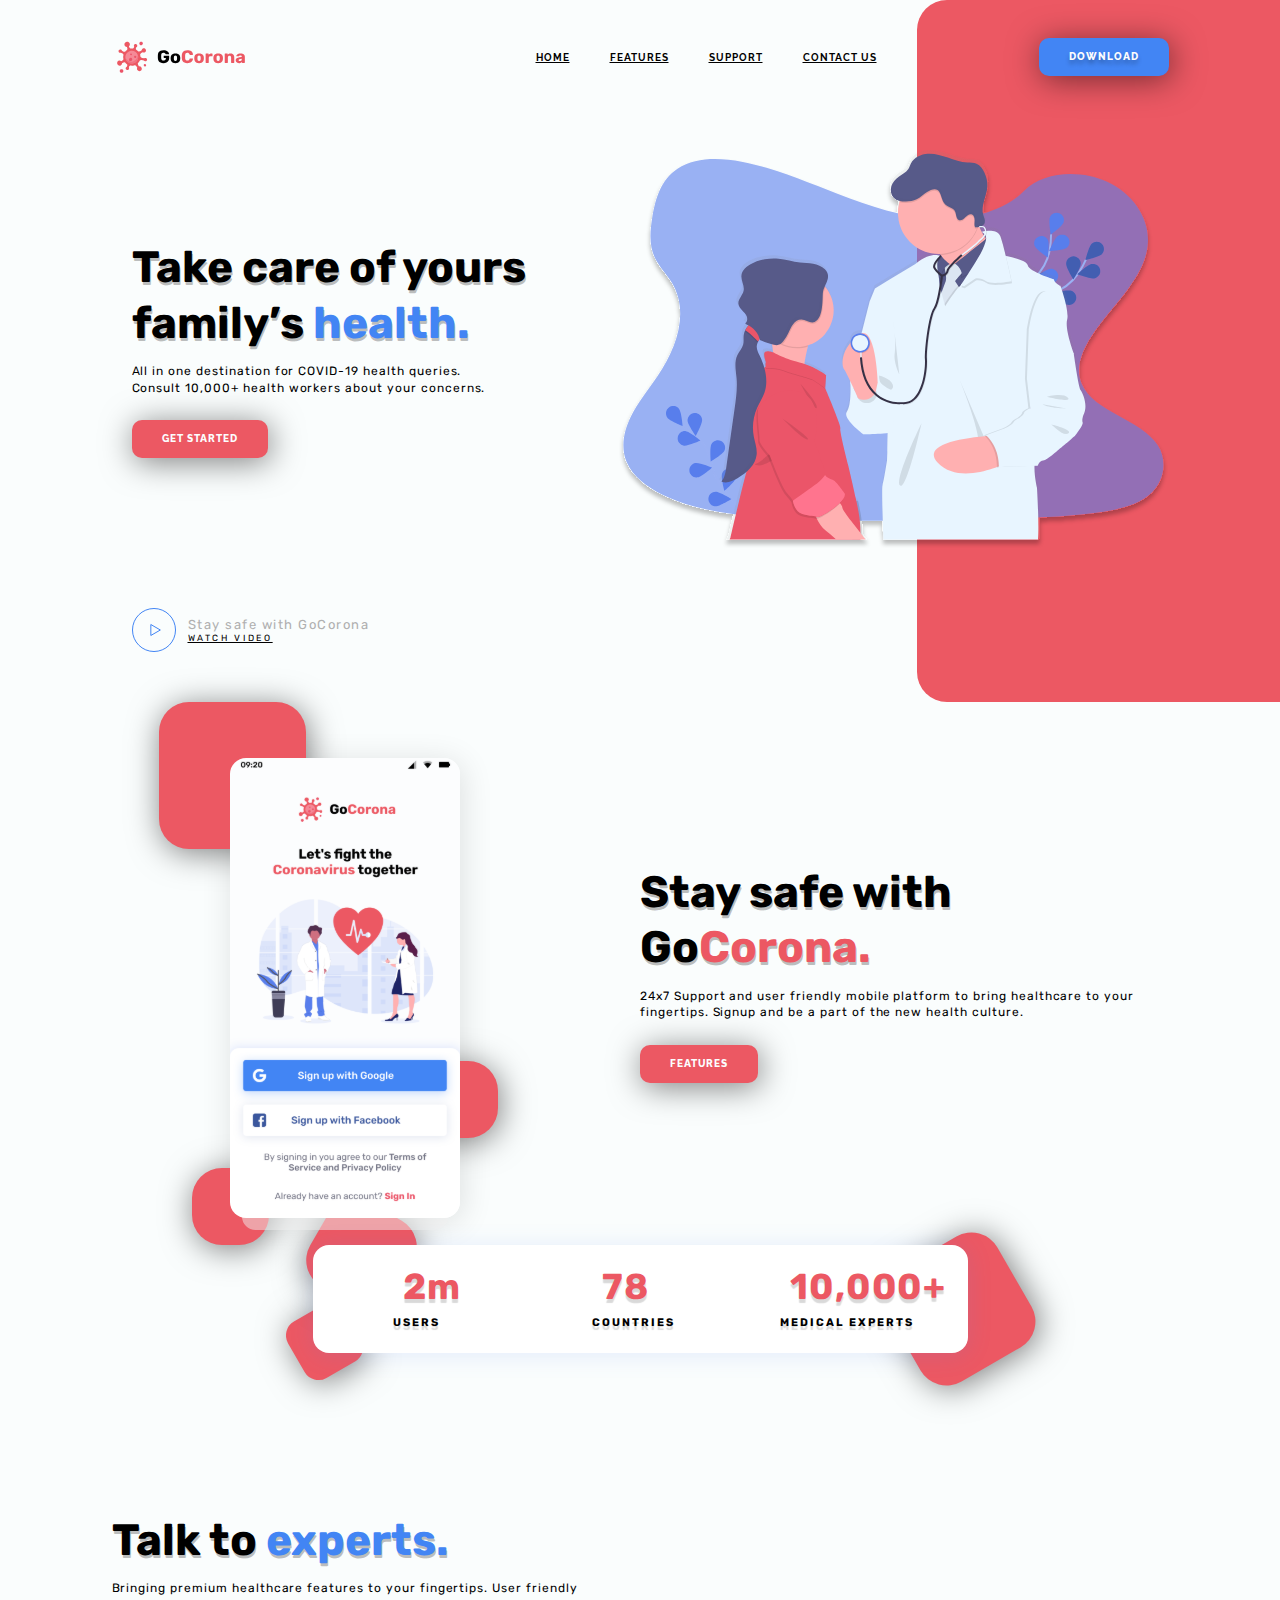
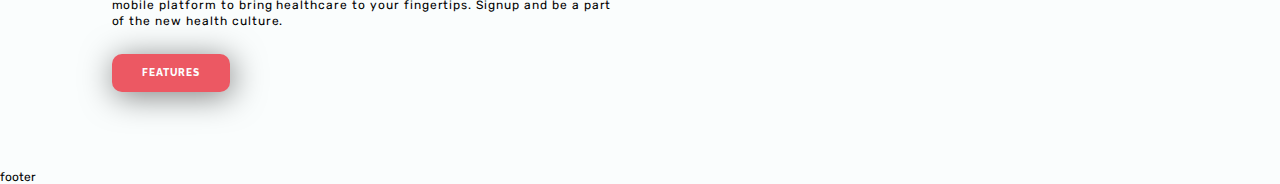
==== commit 00e93456: "add block "experts"" ====
--- a/html/index.html
+++ b/html/index.html
@@ -124,9 +124,9 @@
                                 <a href="" class="block-text__button button">Features</a>
                             </div>
                         </div>
-                    </div>
-                    <div class="experts__video">
-                        <iframe src="https://www.youtube.com/embed/6vXWpw1sDOM" title="YouTube video player" frameborder="0" allow="accelerometer; autoplay; clipboard-write; encrypted-media; gyroscope; picture-in-picture" allowfullscreen></iframe>
+                        <div class="experts__video">
+                            <iframe src="https://www.youtube.com/embed/6vXWpw1sDOM" title="YouTube video player" frameborder="0" allow="accelerometer; autoplay; clipboard-write; encrypted-media; gyroscope; picture-in-picture" allowfullscreen></iframe>
+                        </div>
                     </div>
                 </div>
     </div>
--- a/css/style.css
+++ b/css/style.css
@@ -608,6 +608,7 @@
     
     .experts__content {
         flex: 0 1 50%;
+        padding: 0px 20px 0px 0px;
     }
     
     .experts__video {
@@ -625,6 +626,16 @@
         object-fit: cover;
     }
     
+    @media (max-width: 767.98px) {
+        .experts__body {
+            align-items: stretch;
+            flex-direction: column;
+        }
+        .experts__video {
+            padding: 0px 0px 50% 0px;
+        }
+    }
+    
     .statistics-experts__body {
         background-color: #fff;
         box-shadow: 0px 2px 24px rgba(88, 126, 236, 0.15);
@@ -674,7 +685,7 @@
     
     .body-statistics-experts__item {
         flex: 1 1 auto;
-        text-align: center;
+        text-align: absolute;
     }
     
     .body-statistics-experts__item:last-child {
@@ -683,18 +694,22 @@
     
     .body-statistics-experts__value {
         font-weight: 700;
+        padding: 0px 130px 0px 10px;
         font-size: 36px;
         line-height: 1.2;
         letter-spacing: 1.5px;
         color: #ec5863;
         margin-bottom: 5px;
+        text-shadow: 0px 4px 1px rgba(0, 0, 0, 0.15);
     }
     
     .body-statistics-experts__text {
         font-weight: bold;
+        padding: 0px 10px 0px 0px;
         font-size: 11px;
         line-height: 1.8;
-        letter-spacing: 3px;
+        letter-spacing: 2px;
         text-transform: uppercase;
         color: #000000;
+        text-shadow: 0px 4px 1px rgba(0, 0, 0, 0.15);
     }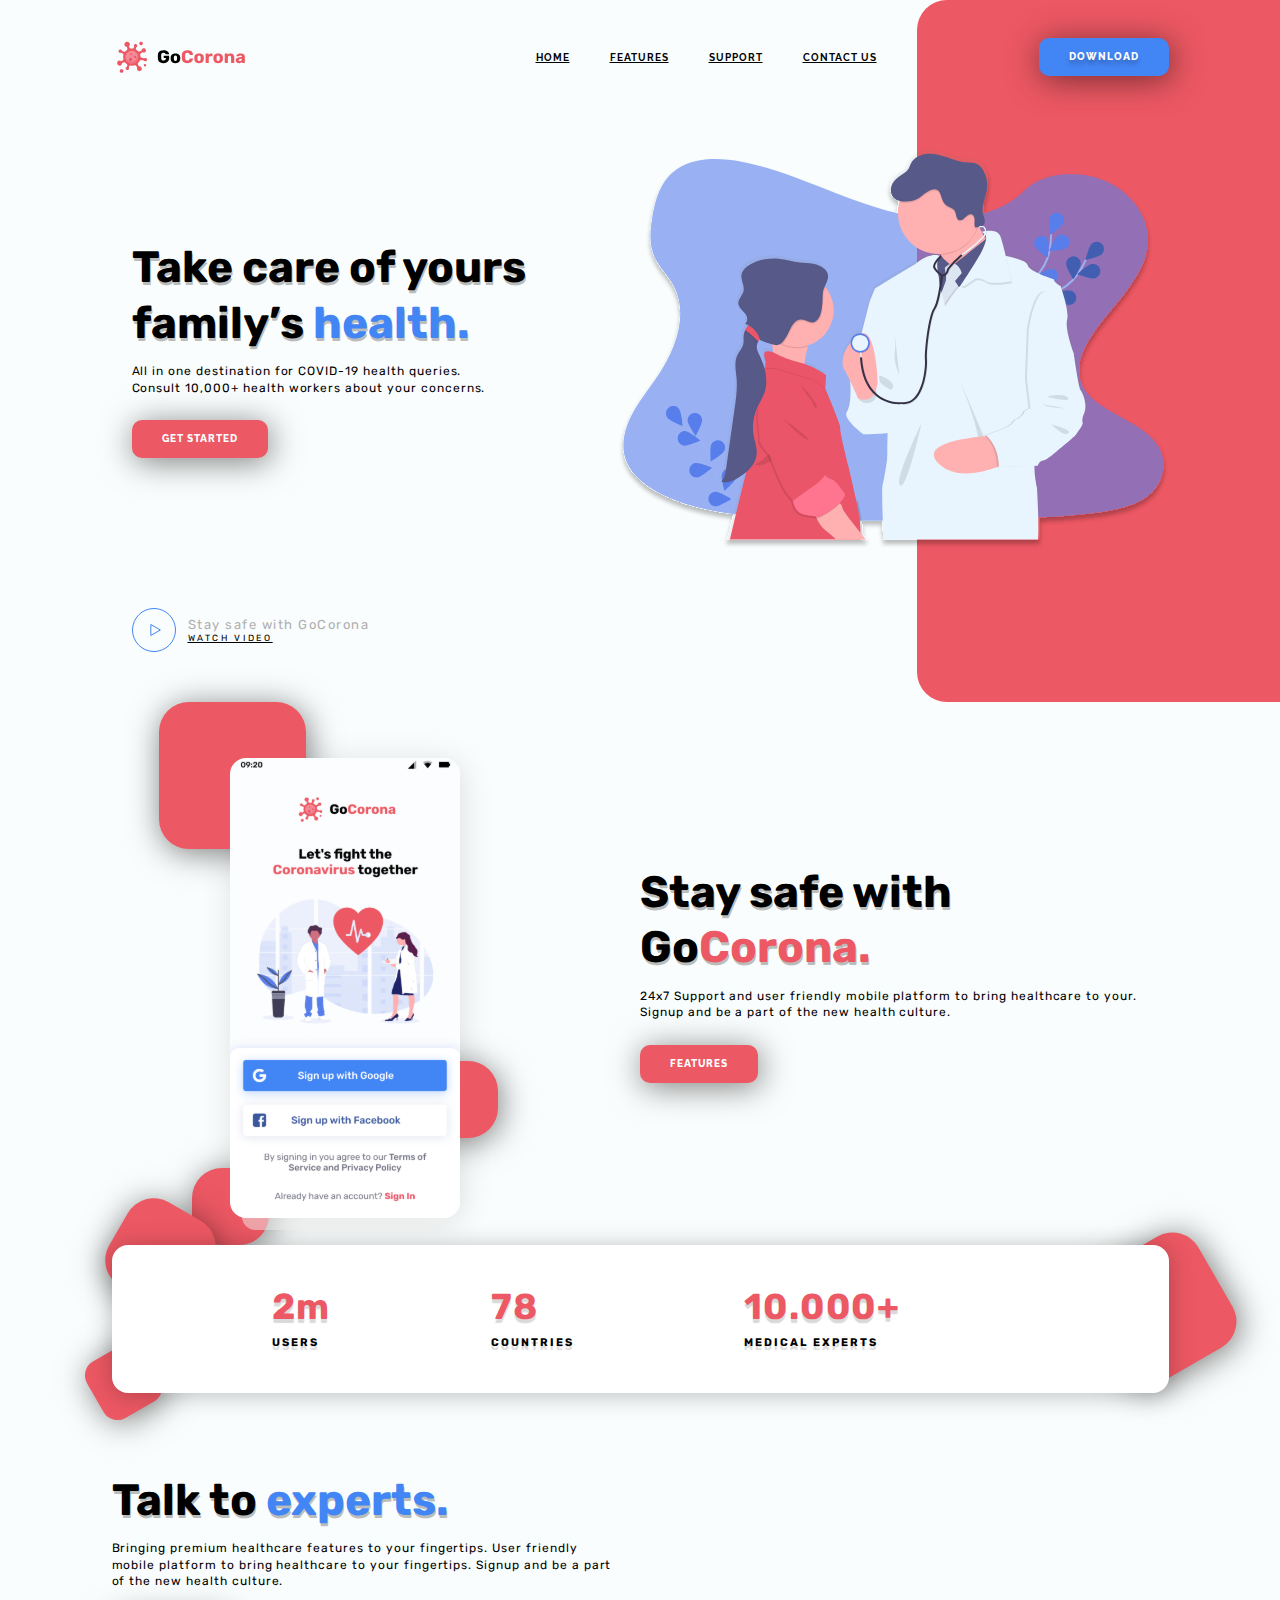
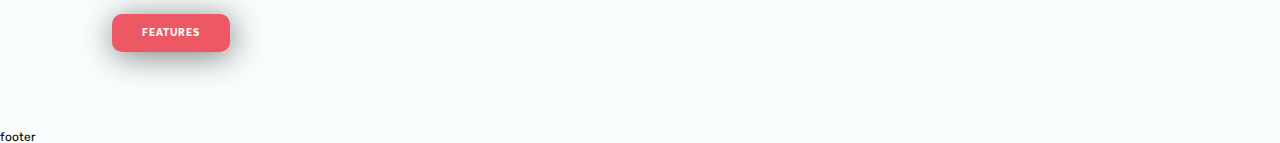
==== commit d4e18e81: "new problem with paddings" ====
--- a/html/index.html
+++ b/html/index.html
@@ -22,7 +22,7 @@
                 <div class="header__menu menu">
                     <nav id="menu" class="menu__body">
                         <ul class="menu__list">
-                            <li class="menu__item"><a href="" class="menu__link"><u> HOME</u> </a></li>
+                            <li class="menu__item"><a href="" class="menu__link"><u>HOME</u></a></li>
                             <li class="menu__item"><a href="" class="menu__link"><u>FEATURES</u></a></li>
                             <li class="menu__item"><a href="" class="menu__link"><u>SUPPORT</u> </a></li>
                             <li class="menu__item"><a href="" class="menu__link"><u>CONTACT US</u> </a></li>
@@ -61,7 +61,7 @@
                             </div>
                             <div class="video-get-started__body">
                                 <div class="video-get-started__title">Stay safe with GoCorona</div>
-                                <div class="video-get-started__text"> <u>Watch Video </u></div>
+                                <div class="video-get-started__text"> <u>Watch Video</u></div>
                             </div>
                         </a>
                     </div>
@@ -72,7 +72,7 @@
                     <div class="stay-safe__media">
                         <div class="media-stay-safe">
                             <div class="media-stay-safe__image">
-                                <img src="../img/login.svg" alt="Приложение">
+                                <img src="../img/login.svg" alt="App">
                             </div>
                             <div class="media-stay-safe__item media-stay-safe__item_1"></div>
                             <div class="media-stay-safe__item media-stay-safe__item_2"></div>
@@ -84,30 +84,27 @@
                             <h2 class="block-text__title">
                                 Stay safe with Go<span>Corona.</span>
                             </h2>
-                            <div class="block-text__text">
-                                24x7 Support and user friendly mobile platform to bring healthcare to your fingertips. Signup and be a part of the new health culture.
+                            <div class="block-text__text">24x7 Support and user friendly mobile platform to bring healthcare to your. Signup and be a part of the new health culture.
                             </div>
                             <a href="" class="block-text__button button">Features</a>
                         </div>
                     </div>
-
                 </div>
-
             </selection>
             <selection class="experts">
                 <div class="experts__container">
                     <div class="experts__statistics statistics-experts">
                         <div class="statistics-experts__body body-statistics-experts">
-                            <div class="body-statistics-experts__ietem">
+                            <div class="body-statistics-experts__item">
                                 <div class="body-statistics-experts__value">2m</div>
                                 <div class="body-statistics-experts__text">Users</div>
                             </div>
-                            <div class="body-statistics-experts__ietem">
+                            <div class="body-statistics-experts__item">
                                 <div class="body-statistics-experts__value">78</div>
                                 <div class="body-statistics-experts__text">Countries</div>
                             </div>
                             <div class="body-statistics-experts__item">
-                                <div class="body-statistics-experts__value">10,000+</div>
+                                <div class="body-statistics-experts__value">10.000+</div>
                                 <div class="body-statistics-experts__text">Medical experts</div>
                             </div>
                         </div>
@@ -129,13 +126,11 @@
                         </div>
                     </div>
                 </div>
-    </div>
-
-    </selection>
-    </main>
-    <footer class="footer">
-        footer
-    </footer>
+            </selection>
+        </main>
+        <footer class="footer">
+            footer
+        </footer>
     </div>
 </body>
 
--- a/css/style.css
+++ b/css/style.css
@@ -22,10 +22,6 @@
     }
     
     h1,
-    {
-        background: rgba(240, 240, 240, 0.49);
-    }
-    
     h2,
     h3,
     h4,
@@ -244,7 +240,6 @@
         color: #FCFDFE;
         padding: 13px 30px;
         border-radius: 10px;
-        /* border: 1px solid; */
         background-color: #EC5863;
         box-shadow: 2px 4px 32px rgba(0, 0, 0, 0.50);
     }
@@ -422,9 +417,9 @@
     .video-get-started__icon:hover {}
     
     .video-get-started__body {
-        /* display: flex; */
-        /* flex-direction: column;
-    justify-content: space-between; */
+        display: flex;
+        flex-direction: column;
+        justify-content: space-between;
         padding: 0px 0px 0px 12px;
     }
     
@@ -460,7 +455,7 @@
             padding: 30px 0;
         }
         .get-started__container::before {
-            /* left: 185px; */
+            left: 185px;
             display: none;
         }
         .get-started__block-text {
@@ -596,7 +591,7 @@
     .experts__statistics {}
     
     .statistics-experts {
-        max-width: 655px;
+        max-width: 655;
         margin: 0px auto;
         position: relative;
     }
@@ -638,11 +633,11 @@
     
     .statistics-experts__body {
         background-color: #fff;
-        box-shadow: 0px 2px 24px rgba(88, 126, 236, 0.15);
+        box-shadow: 0px 2px 24px rgba(5, 5, 5, 0.25);
         border-radius: 16px;
         position: relative;
         z-index: 2;
-        margin: 0px 0px 80px 0px;
+        /* margin: 0px 0px 80px 0px; */
     }
     
     .statistics-experts__decor {
@@ -685,6 +680,7 @@
     
     .body-statistics-experts__item {
         flex: 1 1 auto;
+        padding: 20px 80px;
         text-align: absolute;
     }
     
@@ -694,7 +690,6 @@
     
     .body-statistics-experts__value {
         font-weight: 700;
-        padding: 0px 130px 0px 10px;
         font-size: 36px;
         line-height: 1.2;
         letter-spacing: 1.5px;
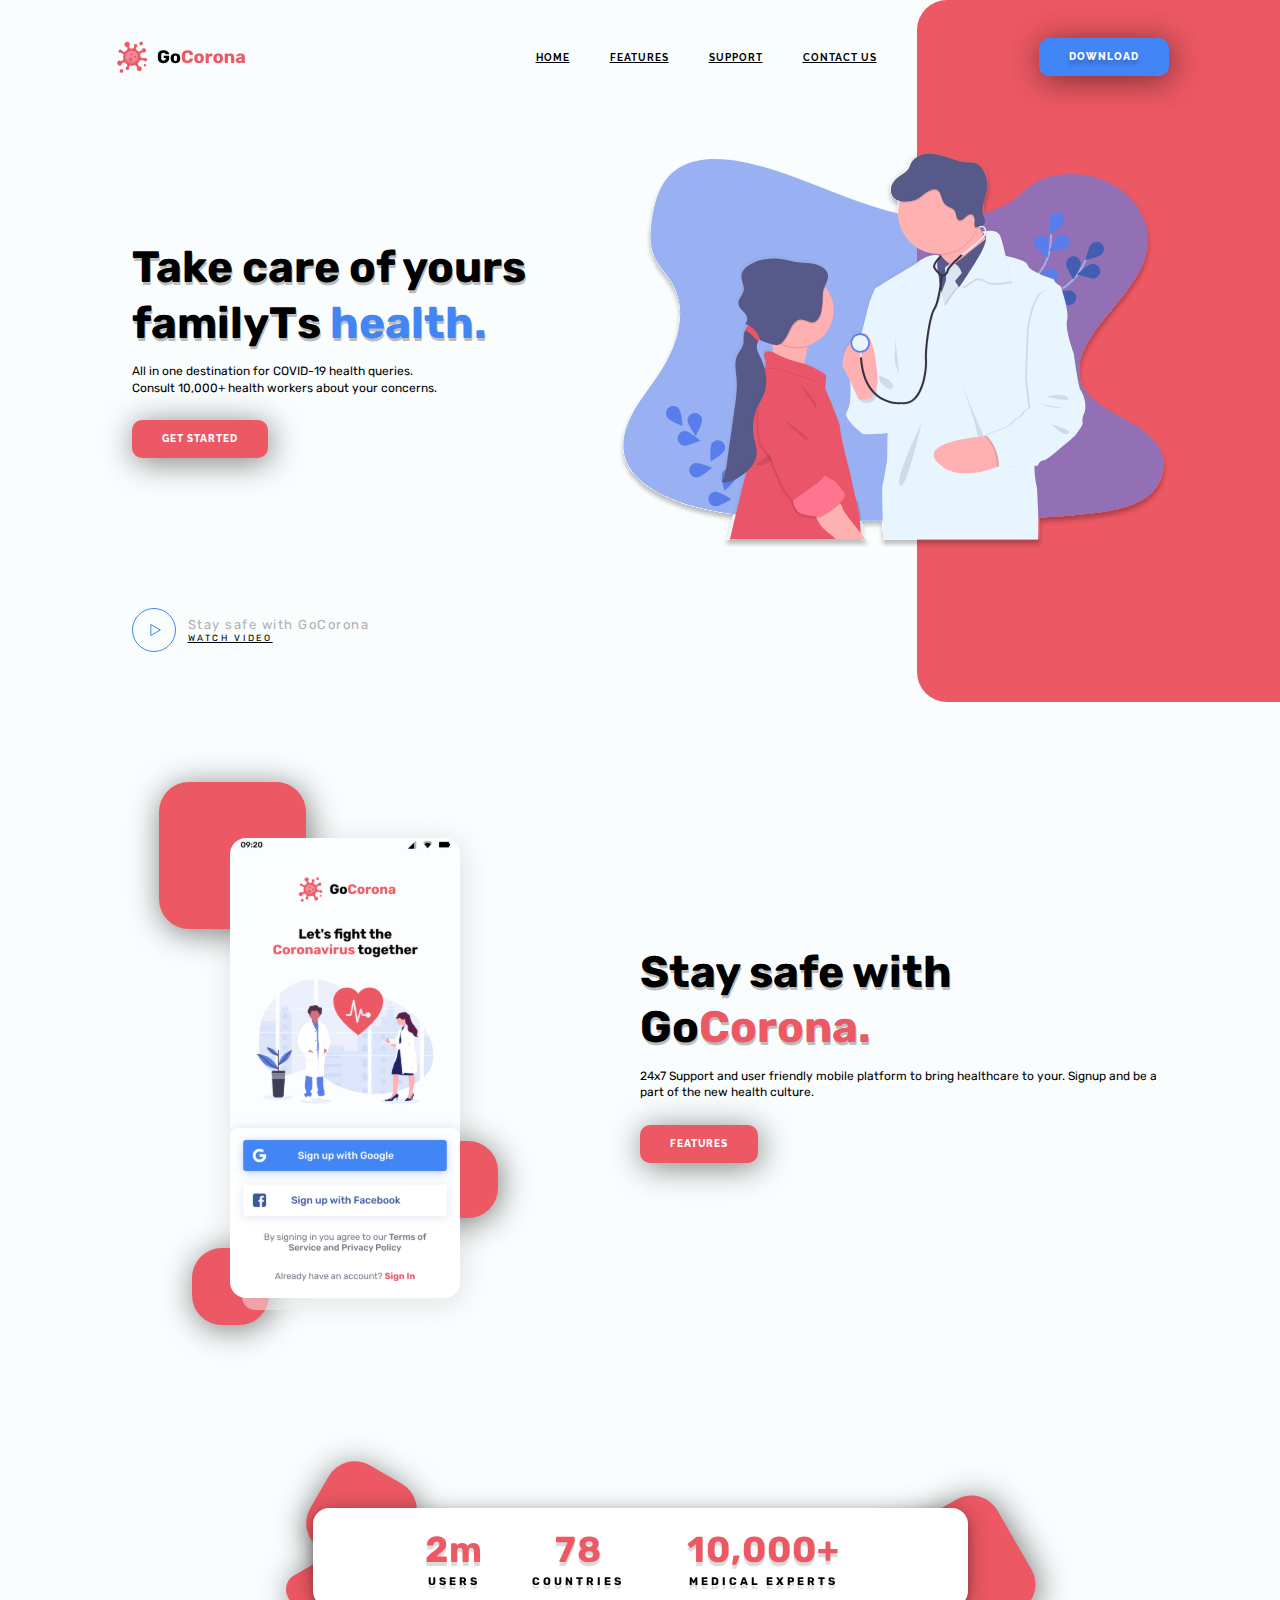
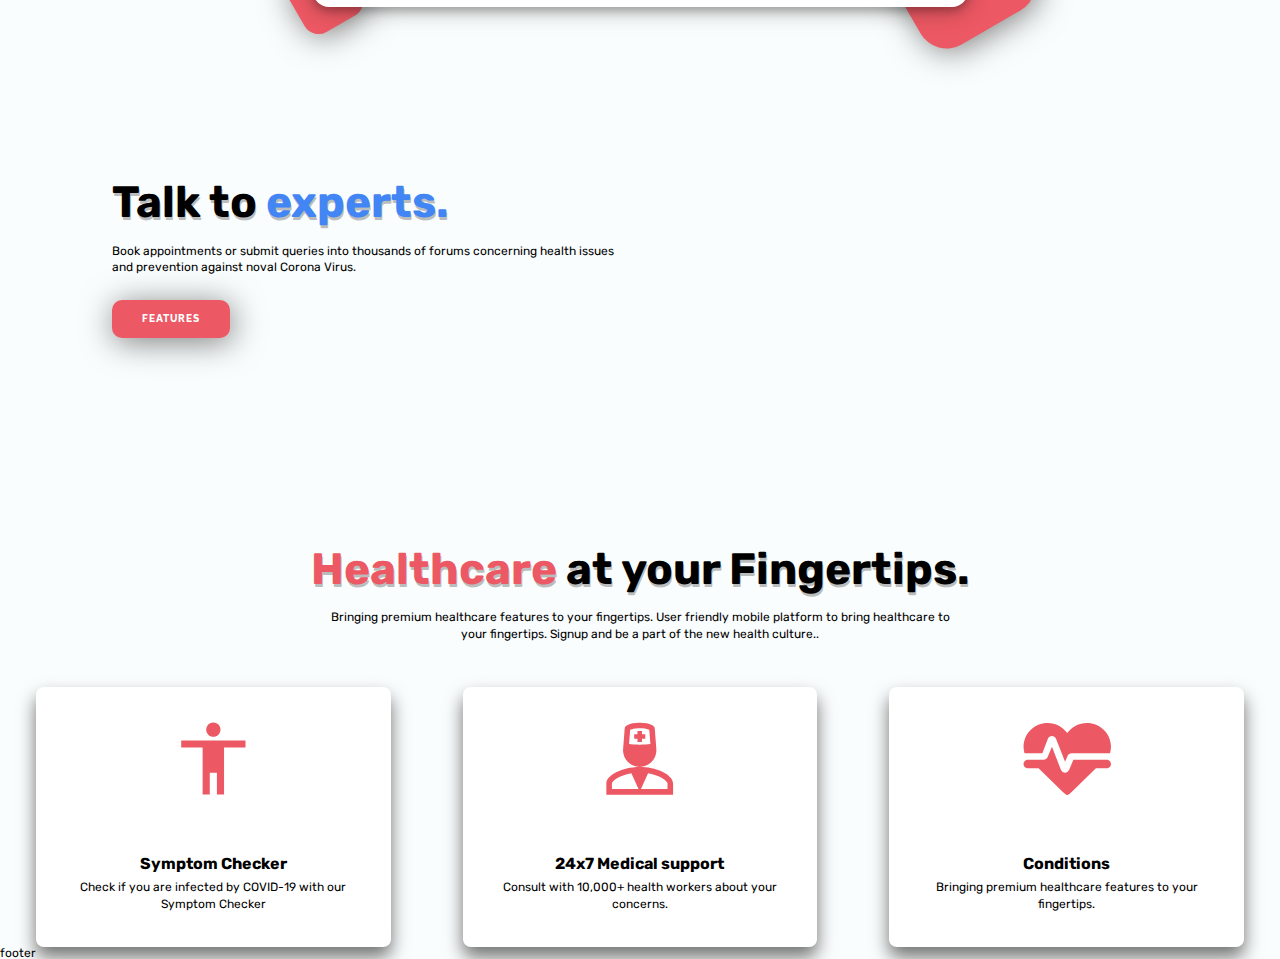
==== commit 172b0e87: "последний блок. Возня с колонами" ====
--- a/html/index.html
+++ b/html/index.html
@@ -14,13 +14,13 @@
 
 <body>
     <div class="wrapper">
-        <header id='open' class="header">
-            <div id='close' class="header__container">
+        <header id="open" class="header">
+            <div id="close" class="header__container">
                 <a href="" class="header__logo">
                     <img src="../img/logo.svg" alt="logo">
                 </a>
                 <div class="header__menu menu">
-                    <nav id="menu" class="menu__body">
+                    <nav class="menu__body">
                         <ul class="menu__list">
                             <li class="menu__item"><a href="" class="menu__link"><u>HOME</u></a></li>
                             <li class="menu__item"><a href="" class="menu__link"><u>FEATURES</u></a></li>
@@ -32,7 +32,7 @@
                 <div class="header__button">
                     <a href="" class="button button__blue">DOWNLOAD</a>
                     <a href="#open" class="icon-menu"><span></span></a>
-                    <a href="#close" class="close-icon-menu"><span></span></a>
+                    <a href="#close" class="close-icon-menu"></a>
                 </div>
             </div>
         </header>
@@ -42,7 +42,7 @@
                     <div class="get-started__content">
                         <div class="get-started__block-text block-text">
                             <h1 class="block-text__title block-text__title-blue">
-                                Take care of yours family’s <span>health.</span>
+                                Take care of yours familyТs <span>health.</span>
                             </h1>
                             <div class="block-text__text">
                                 <p>All in one destination for COVID-19 health queries.</p>
@@ -67,7 +67,7 @@
                     </div>
                 </div>
             </section>
-            <selection class='stay-safe'>
+            <section class="stay-safe">
                 <div class="stay-safe__container">
                     <div class="stay-safe__media">
                         <div class="media-stay-safe">
@@ -90,8 +90,8 @@
                         </div>
                     </div>
                 </div>
-            </selection>
-            <selection class="experts">
+            </section>
+            <section class="experts">
                 <div class="experts__container">
                     <div class="experts__statistics statistics-experts">
                         <div class="statistics-experts__body body-statistics-experts">
@@ -101,22 +101,24 @@
                             </div>
                             <div class="body-statistics-experts__item">
                                 <div class="body-statistics-experts__value">78</div>
-                                <div class="body-statistics-experts__text">Countries</div>
+                                <div class="body-statistics-experts__text">countries</div>
                             </div>
                             <div class="body-statistics-experts__item">
-                                <div class="body-statistics-experts__value">10.000+</div>
-                                <div class="body-statistics-experts__text">Medical experts</div>
+                                <div class="body-statistics-experts__value">10,000+</div>
+                                <div class="body-statistics-experts__text">medical experts</div>
                             </div>
                         </div>
                         <div class="statistics-experts__decor statistics-experts__decor_1"></div>
                         <div class="statistics-experts__decor statistics-experts__decor_2"></div>
                         <div class="statistics-experts__decor statistics-experts__decor_3"></div>
                     </div>
+
                     <div class="experts__body">
                         <div class="experts__content">
                             <div class="experts__block-text block-text">
                                 <h2 class="block-text__title block-text__title-blue">Talk to <span>experts.</span></h2>
-                                <div class="block-text__text">Bringing premium healthcare features to your fingertips. User friendly mobile platform to bring healthcare to your fingertips. Signup and be a part of the new health culture.
+                                <div class="block-text__text">
+                                    Book appointments or submit queries into thousands of forums concerning health issues and prevention against noval Corona Virus.
                                 </div>
                                 <a href="" class="block-text__button button">Features</a>
                             </div>
@@ -126,7 +128,47 @@
                         </div>
                     </div>
                 </div>
-            </selection>
+            </section>
+            <section class="healthcare">
+                <div class="healthcare__conteiner">
+                    <div class="healthcare__block-text block-text block-text_center">
+                        <h2 class="block-text__title"><span>Healthcare</span> at your Fingertips.</h2>
+                        <div class="block-text__text block-text__text_mw">
+                            Bringing premium healthcare features to your fingertips. User friendly mobile platform to bring healthcare to your fingertips. Signup and be a part of the new health culture..
+                        </div>
+                    </div>
+                    <div class="healthcare__items">
+                        <div class="healthcare__column">
+                            <div class="healthcare__item item-healthcare">
+                                <div class="item-healthcare__icon">
+                                    <img src="../img/human_icon.svg" alt="human-icon">
+                                </div>
+
+                                <div class="item-healthcare__titel">Symptom Checker</div>
+                                <div class="item-healthcare__text">Check if you are infected by COVID-19 with our Symptom Checker</div>
+                            </div>
+                        </div>
+                        <div class="healthcare__column">
+                            <div class="healthcare__item item-healthcare">
+                                <div class="item-healthcare__icon">
+                                    <img src="../img/doctor_icon.svg" alt="doctor_icon">
+                                </div>
+                                <div class="item-healthcare__titel">24x7 Medical support</div>
+                                <div class="item-healthcare__text">Consult with 10,000+ health workers about your concerns.</div>
+                            </div>
+                        </div>
+                        <div class="healthcare__column">
+                            <div class="healthcare__item item-healthcare">
+                                <div class="item-healthcare__icon">
+                                    <img src="../img/heart_icon.svg" alt="heart_icon">
+                                </div>
+                                <div class="item-healthcare__titel">Conditions</div>
+                                <div class="item-healthcare__text">Bringing premium healthcare features to your fingertips.</div>
+                            </div>
+                        </div>
+                    </div>
+                </div>
+            </section>
         </main>
         <footer class="footer">
             footer
--- a/css/style.css
+++ b/css/style.css
@@ -318,11 +318,16 @@
     
     .block-text {}
     
+    .block-text_center {
+        text-align: center;
+        padding: 0px 100px;
+    }
+    
     .block-text__title {
-        color: #000000;
         font-weight: 700;
         font-size: 44px;
         line-height: 126%;
+        color: #000;
         text-shadow: 1px 3px 0px rgba(0, 0, 0, 0.25);
     }
     
@@ -340,7 +345,11 @@
     
     .block-text__text {
         line-height: 138.5%;
-        letter-spacing: 0.08em;
+    }
+    
+    .block-text__text_mw {
+        max-width: 620px;
+        margin: 0px auto;
     }
     
     .block-text__text:not(:last-child) {
@@ -472,7 +481,7 @@
     /* -----------------------------------второй блок "Stay safe with GoCorona." -------------------------------------------*/
     
     .stay-safe {
-        padding: 80px 0;
+        padding: 80px 0px;
     }
     
     .stay-safe__container {
@@ -591,7 +600,7 @@
     .experts__statistics {}
     
     .statistics-experts {
-        max-width: 655;
+        max-width: 655px;
         margin: 0px auto;
         position: relative;
     }
@@ -622,12 +631,19 @@
     }
     
     @media (max-width: 767.98px) {
+        .experts {
+            padding: 80px 0px 30px 0px;
+        }
         .experts__body {
             align-items: stretch;
             flex-direction: column;
         }
         .experts__video {
-            padding: 0px 0px 50% 0px;
+            padding: 0px 0px 58% 0px;
+        }
+        .experts__content {
+            padding: 0;
+            margin: 0 0 30px 0;
         }
     }
     
@@ -637,7 +653,8 @@
         border-radius: 16px;
         position: relative;
         z-index: 2;
-        /* margin: 0px 0px 80px 0px; */
+        filter: drop-shadow(0px 4px 4px rgba(0, 0, 0, 0.25));
+        margin: 0px 0px 80px 0px;
     }
     
     .statistics-experts__decor {
@@ -679,9 +696,9 @@
     }
     
     .body-statistics-experts__item {
-        flex: 1 1 auto;
-        padding: 20px 80px;
-        text-align: absolute;
+        flex: 1 1 25%;
+        text-align: center;
+        letter-spacing: 2px;
     }
     
     .body-statistics-experts__item:last-child {
@@ -692,19 +709,91 @@
         font-weight: 700;
         font-size: 36px;
         line-height: 1.2;
-        letter-spacing: 1.5px;
-        color: #ec5863;
+        letter-spacing: 1px;
+        color: #EC5863;
         margin-bottom: 5px;
         text-shadow: 0px 4px 1px rgba(0, 0, 0, 0.15);
     }
     
     .body-statistics-experts__text {
+        font-style: normal;
         font-weight: bold;
-        padding: 0px 10px 0px 0px;
         font-size: 11px;
-        line-height: 1.8;
-        letter-spacing: 2px;
+        letter-spacing: 3px;
+        color: #000000;
         text-transform: uppercase;
-        color: #000000;
+        align-items: center;
+        text-align: center;
         text-shadow: 0px 4px 1px rgba(0, 0, 0, 0.15);
+    }
+    
+    @media (max-width: 767.98px) {
+        .statistics-experts__body {
+            margin: 0 0 50px 0;
+        }
+        .body-statistics-experts {
+            padding: 25px;
+        }
+    }
+    
+    @media (max-width: 479.98px) {
+        .body-statistics-experts {
+            /* justify-content: center;
+             align-items: center; */
+            flex-direction: column;
+        }
+        .body-statistics-experts__item:not(:last-child) {
+            margin: 0 0 15px 0;
+        }
+    }
+    /* ================================================================ 3q Block ======================================================================= */
+    
+    .healthcare {}
+    
+    .healthcare__conteiner {}
+    
+    .healthcare__block-text {
+        margin: 0px 0px 45px 0px;
+    }
+    
+    .healthcare__items {
+        display: flex;
+        /* max-width: 980px; */
+        /* margin: 0px auto; */
+        /* gap: 72px; */
+    }
+    
+    .healthcare__column {
+        margin: 0 auto;
+        padding: 0px 36px;
+        flex: 0 1 33.333%;
+    }
+    
+    .healthcare__item {}
+    
+    .item-healthcare {
+        background: #FFFFFF;
+        box-shadow: 0px 10px 18px rgba(0, 0, 0, 0.55);
+        border-radius: 8px;
+        display: flex;
+        flex-direction: column;
+        align-items: center;
+        text-align: center;
+        padding: 35px 17px;
+    }
+    
+    .item-healthcare__icon {
+        margin: 0px 0px 58px 0px;
+    }
+    
+    .item-healthcare__titel {
+        font-weight: 700;
+        font-size: 16px;
+        line-height: 138.5%;
+        color: #000;
+        margin: 0px 0px 4px 0px;
+    }
+    
+    .item-healthcare__text {
+        line-height: 138.5%;
     }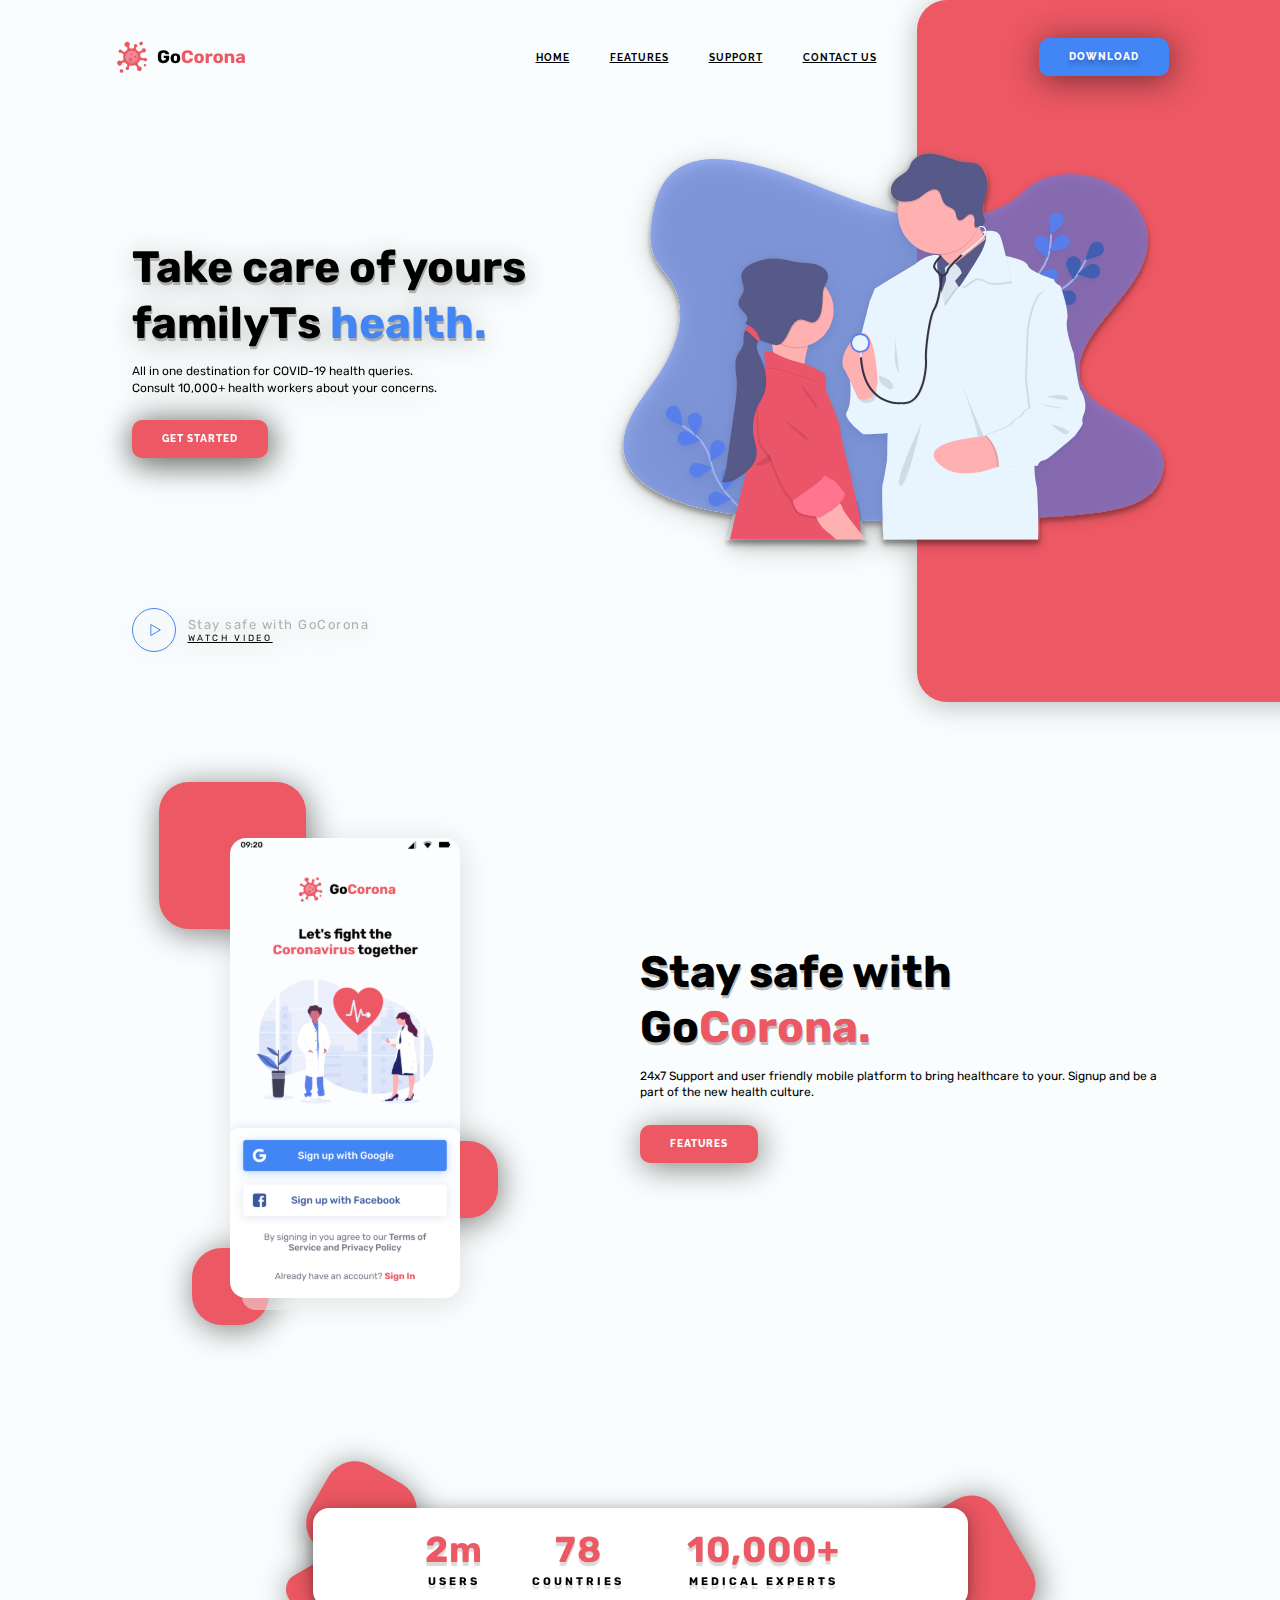
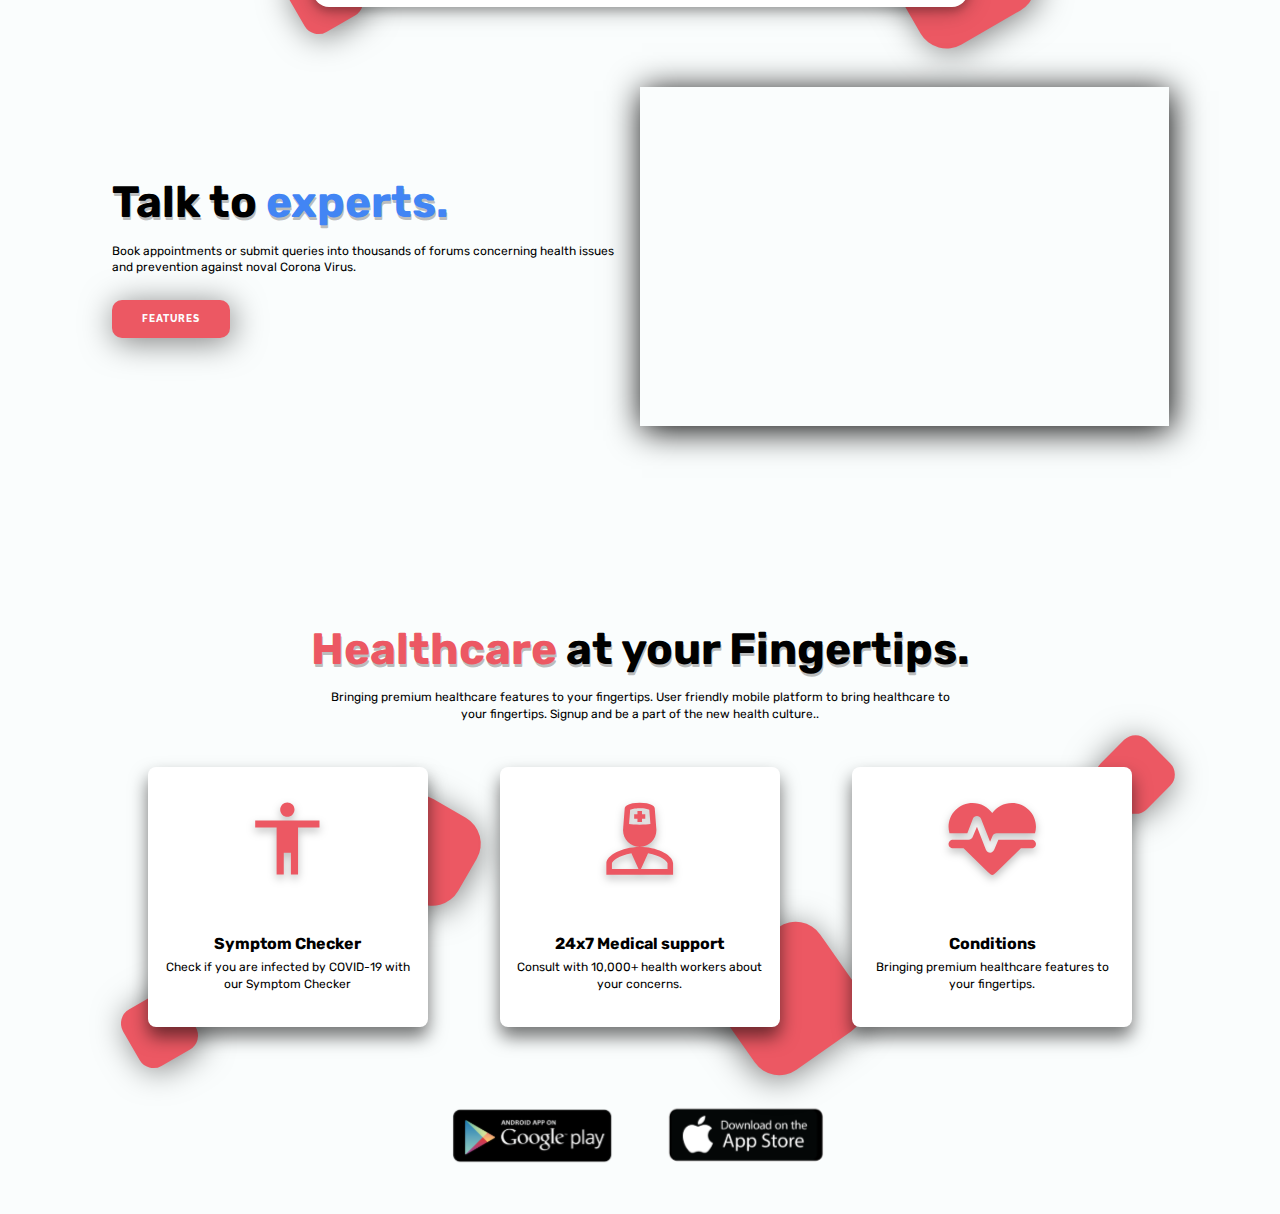
==== commit 1332cf7f: "final" ====
--- a/html/index.html
+++ b/html/index.html
@@ -130,7 +130,7 @@
                 </div>
             </section>
             <section class="healthcare">
-                <div class="healthcare__conteiner">
+                <div class="healthcare__container">
                     <div class="healthcare__block-text block-text block-text_center">
                         <h2 class="block-text__title"><span>Healthcare</span> at your Fingertips.</h2>
                         <div class="block-text__text block-text__text_mw">
@@ -138,31 +138,31 @@
                         </div>
                     </div>
                     <div class="healthcare__items">
-                        <div class="healthcare__column">
+                        <div class="healthcare__column healthcare_column_1">
                             <div class="healthcare__item item-healthcare">
                                 <div class="item-healthcare__icon">
                                     <img src="../img/human_icon.svg" alt="human-icon">
                                 </div>
 
-                                <div class="item-healthcare__titel">Symptom Checker</div>
+                                <div class="item-healthcare__title">Symptom Checker</div>
                                 <div class="item-healthcare__text">Check if you are infected by COVID-19 with our Symptom Checker</div>
                             </div>
                         </div>
-                        <div class="healthcare__column">
+                        <div class="healthcare__column healthcare_column_2">
                             <div class="healthcare__item item-healthcare">
                                 <div class="item-healthcare__icon">
                                     <img src="../img/doctor_icon.svg" alt="doctor_icon">
                                 </div>
-                                <div class="item-healthcare__titel">24x7 Medical support</div>
+                                <div class="item-healthcare__title">24x7 Medical support</div>
                                 <div class="item-healthcare__text">Consult with 10,000+ health workers about your concerns.</div>
                             </div>
                         </div>
-                        <div class="healthcare__column">
+                        <div class="healthcare__column healthcare_column_3">
                             <div class="healthcare__item item-healthcare">
                                 <div class="item-healthcare__icon">
                                     <img src="../img/heart_icon.svg" alt="heart_icon">
                                 </div>
-                                <div class="item-healthcare__titel">Conditions</div>
+                                <div class="item-healthcare__title">Conditions</div>
                                 <div class="item-healthcare__text">Bringing premium healthcare features to your fingertips.</div>
                             </div>
                         </div>
@@ -171,7 +171,16 @@
             </section>
         </main>
         <footer class="footer">
-            footer
+            <div class="footer__container">
+                <div class="footer__items">
+                    <a href="" class="footer__item">
+                        <img src="../img/google.svg" alt="Google Play">
+                    </a>
+                    <a href="" class="footer__item">
+                        <img src="../img/apple.svg" alt="Apple Store">
+                    </a>
+                </div>
+            </div>
         </footer>
     </div>
 </body>
--- a/css/style.css
+++ b/css/style.css
@@ -375,6 +375,7 @@
         align-items: center;
         flex-wrap: wrap;
         position: relative;
+        filter: drop-shadow(0px 4px 14px rgba(0, 0, 0, 0.25));
     }
     
     .get-started__container::before {
@@ -412,6 +413,7 @@
     
     .get-started__image img {
         max-width: 100%;
+        filter: drop-shadow(0px 4px 4px rgba(0, 0, 0, 0.25));
     }
     
     .video-get-started {
@@ -628,6 +630,7 @@
         top: 0;
         left: 0;
         object-fit: cover;
+        box-shadow: 2px 4px 32px rgba(0, 0, 0, 1.50);
     }
     
     @media (max-width: 767.98px) {
@@ -748,9 +751,11 @@
     }
     /* ================================================================ 3q Block ======================================================================= */
     
-    .healthcare {}
-    
-    .healthcare__conteiner {}
+    .healthcare {
+        padding: 80px 0px 30px 0px;
+    }
+    
+    .healthcare_container {}
     
     .healthcare__block-text {
         margin: 0px 0px 45px 0px;
@@ -764,7 +769,7 @@
     }
     
     .healthcare__column {
-        margin: 0 auto;
+        position: relative;
         padding: 0px 36px;
         flex: 0 1 33.333%;
     }
@@ -772,6 +777,9 @@
     .healthcare__item {}
     
     .item-healthcare {
+        height: 100%;
+        position: relative;
+        z-index: 2;
         background: #FFFFFF;
         box-shadow: 0px 10px 18px rgba(0, 0, 0, 0.55);
         border-radius: 8px;
@@ -784,9 +792,10 @@
     
     .item-healthcare__icon {
         margin: 0px 0px 58px 0px;
-    }
-    
-    .item-healthcare__titel {
+        filter: drop-shadow(0px 4px 4px rgba(0, 0, 0, 0.25));
+    }
+    
+    .item-healthcare__title {
         font-weight: 700;
         font-size: 16px;
         line-height: 138.5%;
@@ -796,4 +805,100 @@
     
     .item-healthcare__text {
         line-height: 138.5%;
+    }
+    
+    .healthcare_column_1::before,
+    .healthcare_column_1::after {
+        content: "";
+        position: absolute;
+        background-color: #ec5863;
+        border-radius: 16px;
+        box-shadow: 2px 4px 32px rgba(0, 0, 0, 0.50);
+    }
+    
+    .healthcare_column_1::before {
+        width: 65px;
+        height: 65px;
+        bottom: -35px;
+        left: 15px;
+        transform: rotate(-30deg);
+    }
+    
+    .healthcare_column_1::after {
+        width: 97px;
+        height: 97px;
+        top: 35px;
+        right: -10px;
+        border-radius: 30px;
+        transform: rotate(30deg);
+    }
+    
+    .healthcare_column_2::after {
+        content: "";
+        position: absolute;
+        background-color: #ec5863;
+        width: 127px;
+        height: 127px;
+        bottom: -35px;
+        right: -35px;
+        border-radius: 30px;
+        transform: rotate(55deg);
+        box-shadow: 2px 4px 32px rgba(0, 0, 0, 0.50);
+    }
+    
+    .healthcare_column_3::after {
+        content: "";
+        position: absolute;
+        background-color: #ec5863;
+        width: 65px;
+        height: 65px;
+        top: -25px;
+        right: 0px;
+        border-radius: 16px;
+        transform: rotate(45deg);
+        box-shadow: 2px 4px 32px rgba(0, 0, 0, 0.50);
+    }
+    
+    @media (max-width: 1087px) {
+        .healthcare__column {
+            padding: 0px 15px;
+        }
+    }
+    
+    @media (max-width: 991.98px) {
+        .healthcare {
+            padding: 30px 0px 30px 0px;
+        }
+        .healthcare__items {
+            flex-direction: column;
+        }
+        .healthcare__column:not(:last-child) {
+            margin: 0px 0px 25px 0px;
+        }
+    }
+    /* =============================================footer===================================== */
+    
+    .footer {
+        padding: 45px 0px;
+    }
+    
+    .footer__container {}
+    
+    .footer__items {
+        display: flex;
+        column-gap: 50px;
+        row-gap: 20px;
+        justify-content: center;
+        align-items: center;
+    }
+    
+    .footer__item {}
+    
+    @media (max-width: 500px) {
+        .footer {
+            padding: 30px 0;
+        }
+        .footer__items {
+            flex-direction: column;
+        }
     }